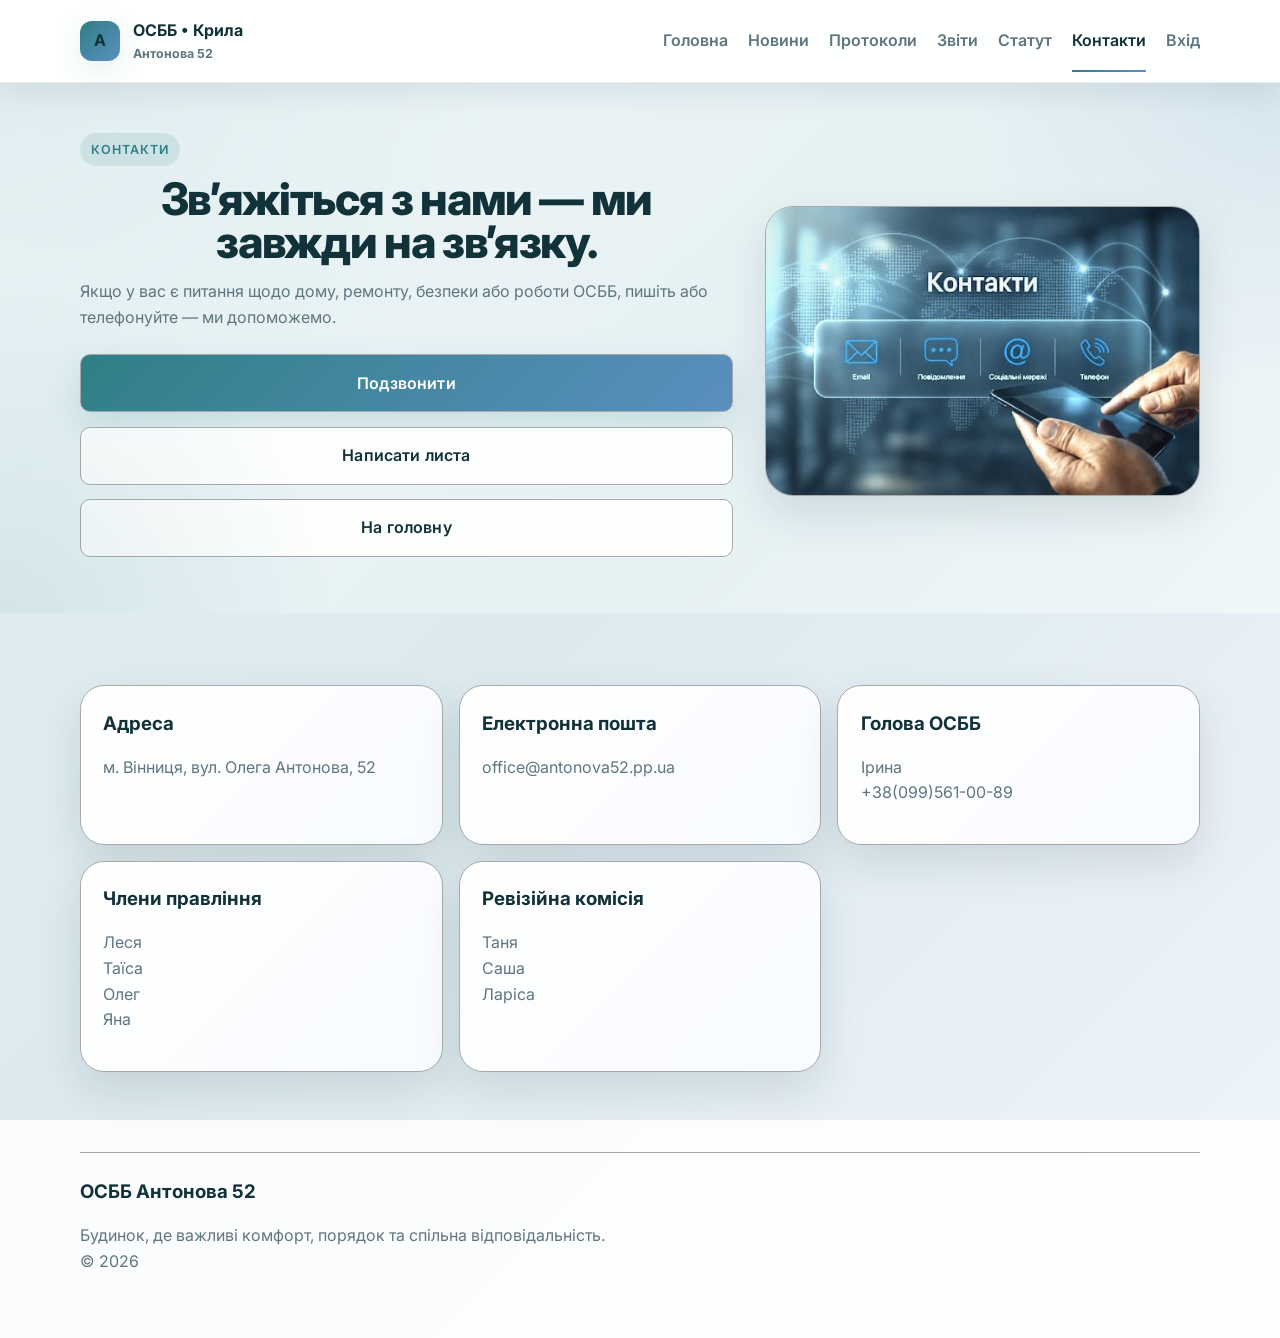
==== contacts.html @ 9ea2cb57 "refactoring" ====
<!DOCTYPE html>
<html lang="uk">
  <head>
    <meta charset="UTF-8" />
    <meta name="viewport" content="width=device-width, initial-scale=1.0" />
    <title>Контакти | ОСББ Антонова 52 "Крила"</title>
    <meta
      name="description"
      content="Зв’яжіться з ОСББ Антонова 52 для питань управління будинком, ремонту та спільної роботи."
    />
    <link rel="icon" type="image/png" sizes="32x32" href="assets/images/favicon.png">
    <link rel="apple-touch-icon" sizes="180x180" href="/apple-touch-icon.png">
    <link rel="preconnect" href="https://fonts.googleapis.com" />
    <link rel="preconnect" href="https://fonts.gstatic.com" crossorigin />
    <link
      href="https://fonts.googleapis.com/css2?family=Inter:wght@400;500;600;700;800&display=swap"
      rel="stylesheet"
    />
    <link rel="stylesheet" href="assets/css/styles.css?v=1.0.0" />
  </head>
  <body>
    <header class="site-header">
      <div class="container nav-wrap">
        <a class="brand" href="index.html">
          <span class="brand-mark">A</span>
          <span>
            <strong>ОСББ • Крила</strong>
            <small>Антонова 52</small>
          </span>
        </a>
        <button class="nav-toggle" aria-label="Відкрити меню" aria-expanded="false">
          <span></span><span></span><span></span>
        </button>
        <nav class="site-nav" aria-label="Головна навігація">
          <a href="index.html">Головна</a>
          <a href="index.html#updates">Новини</a>
          <div class="nav-dropdown">
            <button class="dropdown-toggle" aria-haspopup="true" aria-expanded="false" type="button">Протоколи</button>
            <div class="dropdown-menu" aria-label="Підменю протоколів">
              <a href="protocols-general.html">Протоколи загальних зборів</a>
              <a href="protocols-board.html">Протоколи правління ОСББ</a>
            </div>
          </div>
          <a href="reports.html">Звіти</a>
          <a href="statute.html">Статут</a>
          <a href="contacts.html" class="active">Контакти</a>
          <div id="authButton"><a onclick="showLoginModal()">Вхід</a></div>
        </nav>
      </div>
    </header>

    <main>
      <section class="hero">
        <div class="container hero-grid">
          <div class="hero-copy">
            <p class="eyebrow">Контакти</p>
            <h1>Зв’яжіться з нами — ми завжди на зв’язку.</h1>
            <p class="hero-text">
              Якщо у вас є питання щодо дому, ремонту, безпеки або роботи ОСББ, пишіть або телефонуйте — ми допоможемо.
            </p>
            <div class="hero-actions">
              <a class="btn btn-primary" href="tel:+380995610089">Подзвонити</a>
              <a class="btn btn-secondary" href="mailto:office@antonova52.pp.ua">Написати листа</a>
              <a class="btn btn-secondary" href="index.html">На головну</a>
            </div>            
          </div>
          <div class="hero-media">
            <img src="assets/images/contacts.jpg" alt="Команда ОСББ на консультації" />
          </div>
        </div>
      </section>

      <section class="section section-alt">
        <div class="container">
          <div class="cards-grid">
            <article class="card">
              <h3>Адреса</h3>
              <p>м. Вінниця, вул. Олега Антонова, 52</p>
            </article>
            <article class="card">
              <h3>Електронна пошта</h3>
              <p><a href="mailto:office@antonova52.pp.ua">office@antonova52.pp.ua</a></p>
            </article>            
            <article class="card">
              <h3>Голова ОСББ</h3>
              <p>Ірина<br /><a href="tel:+380995610089">+38(099)561-00-89</a></p>
            </article>
            <article class="card">
              <h3>Члени правління</h3>
              <p>Леся<br />Таїса<br />Олег<br />Яна</p>
            </article>
            <article class="card">
              <h3>Ревізійна комісія</h3>
              <p>Таня<br />Саша<br />Ларіса</p>
            </article>
          </div>
        </div>
      </section>
    </main>

    <div id="loginModalContainer"></div>

    <footer id="contact" class="site-footer">
      <div class="container footer-wrap">
        <div>
          <h3>ОСББ Антонова 52</h3>
          <p>Будинок, де важливі комфорт, порядок та спільна відповідальність.</p>
        </div>        
      </div>
    </footer>

    <script src="assets/js/auth.js?v=1.0.0"></script>
    <script src="assets/js/script.js?v=1.0.0"></script>
    <script>
      document.addEventListener("DOMContentLoaded", () => {
        initPublicPage();
      });
    </script>
  </body>
</html>
---- assets/css/styles.css ----
:root {
  --bg: #eef6f8;
  --surface: #fbfeff;
  --surface-strong: #f6fbfc;
  --surface-muted: #edf4f7;
  --text: #12323a;
  --muted: #5f7680;
  --accent: #2f7f86;
  --accent-2: #5b8fbf;
  --accent-soft: rgba(47, 127, 134, 0.08);
  --border: darkgrey;
  --shadow: 0 18px 44px rgba(15, 43, 53, 0.12);
}

* {
  box-sizing: border-box;
}

html {
  scroll-behavior: smooth;
  scroll-padding-top: 78px;
}

body {
  margin: 0;
  font-family: 'Inter', sans-serif;
  color: var(--text);
  background:
    radial-gradient(circle at top left, rgba(47, 127, 134, 0.08), transparent 28%),
    linear-gradient(135deg, #eef6f8 0%, #e6f1f4 45%, #f7fbfc 100%);
  line-height: 1.6;
}

img {
  max-width: 100%;
  display: block;
}

a {
  color: inherit;
  text-decoration: none;
}

.container {
  width: min(1120px, calc(100% - 2rem));
  margin: 0 auto;
}

.site-header {
  position: sticky;
  top: 0;
  z-index: 20;
  backdrop-filter: blur(18px);
  background: rgba(255, 255, 255, 0.96);
  border-bottom: 1px solid rgba(15, 43, 53, 0.08);
  box-shadow: 0 12px 28px rgba(15, 43, 53, 0.08);
}

.nav-wrap {
  display: flex;
  align-items: center;
  justify-content: space-between;
  padding: 1rem 0;
}

.brand {
  display: flex;
  align-items: center;
  gap: 0.8rem;
  font-weight: 700;
}

.brand-mark {
  display: grid;
  place-items: center;
  width: 2.5rem;
  height: 2.5rem;
  border-radius: 12px;
  background: linear-gradient(135deg, var(--accent), var(--accent-2));
  box-shadow: 0 8px 28px rgba(47, 127, 134, 0.12);
}

.brand small {
  display: block;
  color: var(--muted);
  font-size: 0.78rem;
}

.site-nav {
  display: flex;
  align-items: center;
  gap: 1.25rem;
  color: var(--muted);
}

.site-nav a,
.nav-dropdown {
  position: relative;
  padding: 0.75rem 0;
}

.site-nav a {
  color: var(--muted);
  font-weight: 600;
  transition: color 180ms ease, transform 180ms ease;
}

.nav-dropdown {
  display: inline-flex;
  flex-direction: column;
}

.dropdown-toggle {
  border: none;
  background: transparent;
  color: var(--muted);
  cursor: pointer;
  font: inherit;
  font-weight: 600;
  padding: 0;
  transition: color 180ms ease;
}

.dropdown-toggle:hover,
.dropdown-toggle:focus-visible {
  color: var(--text);
}

.dropdown-menu {
  position: absolute;
  top: 100%;
  left: 0;
  min-width: 220px;
  display: none;
  flex-direction: column;
  gap: 0.25rem;
  margin-top: 0.75rem;
  padding: 0.75rem;
  border-radius: 18px;
  background: rgba(255, 255, 255, 0.98);
  border: 1px solid var(--border);
  box-shadow: 0 20px 40px rgba(15, 43, 53, 0.08);
  z-index: 10;
}

.dropdown-menu a {
  display: block;
  color: var(--muted);
  font-weight: 500;
  padding: 0.45rem 0.1rem;
}

.dropdown-menu a:hover,
.dropdown-menu a:focus-visible {
  color: var(--text);
}

.nav-dropdown:hover .dropdown-menu,
.nav-dropdown:focus-within .dropdown-menu {
  display: flex;
}

.site-nav a::after {
  content: '';
  position: absolute;
  left: 0;
  right: 0;
  bottom: -0.4rem;
  height: 2px;
  background: transparent;
  transition: background-color 180ms ease, transform 180ms ease;
  transform: scaleX(0);
}

.site-nav a:hover,
.site-nav a:focus-visible {
  color: var(--text);
}

.site-nav a:hover::after,
.site-nav a.active::after {
  background: linear-gradient(135deg, var(--accent), var(--accent-2));
  transform: scaleX(1);
}

.site-nav a.active {
  color: var(--text);
}

.nav-toggle {
  display: none;
  flex-direction: column;
  gap: 0.25rem;
  background: transparent;
  border: 0;
  padding: 0.2rem;
}

.nav-toggle span {
  display: block;
  width: 24px;
  height: 2px;
  background: var(--text);
  border-radius: 999px;
}

.hero {
  padding: 5rem 0 3rem;
  position: relative;
}

.hero::before {
  content: '';
  position: absolute;
  inset: 0;
  pointer-events: none;
  background: radial-gradient(circle at top right, rgba(91, 143, 191, 0.12), transparent 22%),
    radial-gradient(circle at bottom left, rgba(47, 127, 134, 0.12), transparent 24%);
}

.hero-grid {
  display: grid;
  grid-template-columns: 1.2fr 0.8fr;
  gap: 2rem;
  align-items: center;
}

.eyebrow {
  display: inline-flex;
  margin-bottom: 0.75rem;
  padding: 0.4rem 0.7rem;
  border-radius: 999px;
  background: rgba(47, 127, 134, 0.12);
  color: var(--accent);
  font-size: 0.78rem;
  font-weight: 600;
  letter-spacing: 0.08em;
  text-transform: uppercase;
}

.hero h1,
.section h2 {
  margin: 0 0 1rem;
  font-size: clamp(2.35rem, 5vw, 4.2rem);
  line-height: 0.95;
  letter-spacing: -0.03em;
}

.hero h1 {
  max-width: 720px;
  font-weight: 800;
}

.hero h1 .name-highlight {
  display: inline-block;
  padding: 0.12em 0.25em;
  border-radius: 0.2em;
  color: var(--accent);
  background: linear-gradient(120deg, rgba(47, 127, 134, 0.14), rgba(91, 143, 191, 0.2));
}

.hero-text,
.section p,
.info-panel li,
.card p,
.news-item p,
.site-footer p {
  color: var(--muted);
}

.hero-actions {
  display: flex;
  flex-wrap: wrap;
  gap: 0.9rem;
  margin: 1.5rem 0;
}

.btn {
  display: inline-flex;
  align-items: center;
  justify-content: center;
  padding: 0.95rem 1.35rem;
  border: 1px solid var(--border);
  border-radius: 10px;
  font-weight: 600;
  letter-spacing: 0.01em;
  transition: transform 180ms ease, box-shadow 180ms ease, background-color 180ms ease, color 180ms ease;
}

.btn:hover {
  transform: translateY(-2px);
}

.btn-primary {
  background: linear-gradient(135deg, var(--accent), var(--accent-2));
  color: white;
  box-shadow: 0 14px 34px rgba(47, 127, 134, 0.18);
}

.btn-secondary {  
  background: rgba(255, 255, 255, 0.92);
  color: var(--text);
}

.btn-secondary:hover {
  background: white;
}

.hero-highlights {
  display: flex;
  flex-wrap: wrap;
  gap: 0.75rem;
  padding: 0;
  margin: 1rem 0 0;
  list-style: none;
}

.hero-highlights li {
  padding: 0.55rem 0.8rem;
  border-radius: 999px;
  background: rgba(47, 127, 134, 0.08);
  color: var(--text);
  font-size: 0.95rem;
}

.hero-card,
.info-panel,
.card,
.news-item {
  position: relative;
  padding: 1.4rem;
  border: 1px solid var(--border);
  border-radius: 24px;
  background: linear-gradient(135deg, #ffffff 0%, #f8fbff 100%);
  box-shadow: var(--shadow);
}

.hero-media {
  position: relative;
  overflow: hidden;
  border-radius: 28px;
  border: 1px solid var(--border);
  box-shadow: var(--shadow);
}

.hero-media::after {
  content: '';
  position: absolute;
  inset: 0;
  background: linear-gradient(180deg, rgba(0, 0, 0, 0.08), transparent 40%);
  pointer-events: none;
}

.hero-media img {
  display: block;
  width: 100%;
  height: 100%;
  min-height: 420px;
  object-fit: cover;
}

.hero-badge {
  position: absolute;
  left: 1rem;
  bottom: 1rem;
  display: inline-flex;
  flex-direction: column;
  padding: 0.9rem 1.1rem;
  border-radius: 18px;
  background: rgba(255, 255, 255, 0.96);
  box-shadow: 0 10px 24px rgba(15, 43, 53, 0.12);
}

.hero-badge strong {
  color: var(--accent);
  font-size: 1.1rem;
}

.hero-badge span {
  color: var(--muted);
  font-size: 0.9rem;
}

.section-heading {
  max-width: 760px;
  margin-bottom: 1rem;
}

.image-grid {
  display: grid;
  grid-template-columns: repeat(3, minmax(0, 1fr));
  gap: 1rem;
  margin-top: 1.5rem;
}

.image-card {
  overflow: hidden;
  border: 1px solid var(--border);
  border-radius: 24px;
  background: var(--surface);
  box-shadow: var(--shadow);
  transition: transform 220ms ease, box-shadow 220ms ease;
}

.image-card:hover {
  transform: translateY(-4px);
  box-shadow: 0 22px 44px rgba(15, 43, 53, 0.12);
}

.image-card img {
  display: block;
  width: 100%;
  height: 240px;
  object-fit: cover;
}

.image-card-body {
  padding: 1.1rem 1.1rem 1.25rem;
}

.image-card-body h3 {
  margin: 0 0 0.45rem;
}

.image-card-body p {
  margin: 0;
  color: var(--muted);
}

.hero-card ul,
.info-panel ul {
  margin: 0.7rem 0 0;
  padding-left: 1rem;
}

.stats {
  padding: 1rem 0 2rem;
}

.stats-grid {
  display: grid;
  grid-template-columns: repeat(3, 1fr);
  gap: 1rem;
}

.stats article {
  padding: 1.35rem;
  border-radius: 22px;
  background: rgba(255, 255, 255, 0.85);
  border: 1px solid var(--border);
  transition: transform 180ms ease, box-shadow 180ms ease;
}

.stats article:hover {
  transform: translateY(-2px);
  box-shadow: 0 16px 34px rgba(15, 43, 53, 0.1);
}

.stats strong {
  display: block;
  font-size: 1.55rem;
  color: var(--accent);
}

.section {
  padding: 4.5rem 0;
}

.section-alt {
  background: linear-gradient(135deg, rgba(47, 125, 134, 0.06), rgba(94, 114, 223, 0.05));
}

.section-grid {
  display: grid;
  grid-template-columns: 1.2fr 0.8fr;
  gap: 1.5rem;
}

.cards-grid,
.news-grid {
  display: grid;
  grid-template-columns: repeat(3, 1fr);
  gap: 1rem;
  margin-top: 1.5rem;
}

.card,
.news-item {
  transition: transform 180ms ease, box-shadow 180ms ease;
}

.card:hover,
.news-item:hover {
  transform: translateY(-2px);
  box-shadow: 0 16px 34px rgba(15, 43, 53, 0.08);
}

.card h3,
.news-item h3,
.site-footer h3 {
  margin-top: 0;
  margin-bottom: 0.6rem;
}

.site-footer {
  padding: 2rem 0 3rem;
}

.footer-wrap {
  display: flex;
  justify-content: space-between;
  align-items: center;
  gap: 1rem;
  padding-top: 1.5rem;
  border-top: 1px solid var(--border);
}

.site-footer {
  background: rgba(255, 255, 255, 0.82);
}

.site-footer p {
  max-width: 540px;
}

@media (max-width: 860px) {
  .hero-grid,
  .section-grid,
  .cards-grid,
  .news-grid,
  .stats-grid,
  .image-grid {
    grid-template-columns: 1fr;
  }

  .hero {
    padding-top: 3rem;
  }
}

@media (max-width: 720px) {
  .nav-wrap {
    padding: 0.8rem 0;
  }

  .nav-toggle {
    display: inline-flex;
  }

  .site-nav {
    position: absolute;
    top: 100%;
    right: 1rem;
    left: 1rem;
    flex-direction: column;
    align-items: flex-start;
    padding: 1rem;
    border: 1px solid var(--border);
    border-radius: 16px;
    background: rgba(255, 255, 255, 0.98);
    display: none;
  }

  .site-nav a {
    width: 100%;
  }

  .hero h1 {
    font-size: clamp(2rem, 8vw, 2.8rem);
  }

  .hero-actions {
    flex-direction: column;
    align-items: stretch;
  }

  .btn {
    width: 100%;
  }

  .hero-media img {
    min-height: 280px;
  }

  .hero-badge {
    left: 0.75rem;
    right: 0.75rem;
    bottom: 0.75rem;
  }

  .stats-grid {
    gap: 0.75rem;
  }

  .section {
    padding: 3rem 0;
  }

  .image-card img {
    height: 220px;
  }

  .footer-wrap {
    flex-direction: column;
    align-items: flex-start;
  }
}

.site-nav.open {
  display: flex;
}

.hero {
  padding: 2.4rem 0 2rem;
}

.hero h1 {
  font-size: clamp(2rem, 8vw, 2.8rem);
}

.hero-actions {
  flex-direction: column;
  align-items: stretch;
}

.btn {
  width: 100%;
}

.hero-media img {
  min-height: 280px;
}

.hero-badge {
  left: 0.75rem;
  right: 0.75rem;
  bottom: 0.75rem;
}

.stats-grid {
  gap: 0.75rem;
}

.section {
  padding: 3rem 0;
}

.image-card img {
  height: 220px;
}

.footer-wrap {
  flex-direction: column;
  align-items: flex-start;
}

details > summary::-webkit-details-marker {
    display: none;
}
details > summary {
    list-style: none;
    display: flex;
    align-items: center;
    cursor: pointer;
}

details.year {
    margin-bottom: 10px;
    border: 1px solid #ccc;
    border-radius: 6px;
    background-color: #f9f9f9;
}

details.year > summary {
    padding: 12px;
    font-size: 1.2em;
    font-weight: bold;
    background-color: #e9e9e9;
    border-radius: 5px;
}

details.year[open] > summary {
    border-bottom: 1px solid #ccc;
    border-radius: 5px 5px 0 0;
}


details.year > summary::before {
    content: "📁";
    margin-right: 10px;
    font-size: 1.1em;
}

details.year[open] > summary::before {
    content: "📂";
}

.year-content {
    padding: 15px;
}


details.month {
    margin-bottom: 8px;
    border-left: 3px solid #0076ff;
    background-color: #ffffff;
}

details.month > summary {
    padding: 8px 12px;
    font-weight: 600;
    background-color: #f0f4f8;
}


details.month > summary::before {
    content: "📁";
    margin-right: 8px;
    font-size: 1em;
}
details.month[open] > summary::before {
    content: "📂";
}

.month-content {
    padding: 10px 15px;
    border: 1px solid #e0e0e0;
    border-top: none;
    background-color: #fafafa;
}


h1,h2{text-align:center}
table{width:100%;border-collapse:collapse}
th,td{padding:10px;border-bottom:1px solid #e5e7eb}
th{background:#1f4e79;color:#fff}
td:last-child,th:last-child{text-align:right;white-space:nowrap;font-variant-numeric:tabular-nums}
.section.income td{background:#dff5e3;font-weight:700;color:#166534}
.section.expense td{background:#fde2e2;font-weight:700;color:#991b1b}
.total td{font-weight:700;background:#eef2ff;border-top:2px solid #4f46e5}
tr:hover td{background:#f8fafc}

.auth-locked {
  filter: blur(8px);
  pointer-events: none;
  user-select: none;
}

/* overlay завжди зверху */
.auth-overlay {
  position: fixed;
  inset: 0;
  background: rgba(0,0,0,0.6);
  z-index: 9998;
}

/* модалка ВИЩЕ за overlay */
#loginModal {
  position: fixed;
  inset: 0;
  z-index: 9999;
  display: flex;
  align-items: center;
  justify-content: center;
}

/* важливо: не даємо body ламати scroll */
body.auth-active {
  overflow: hidden;
}

.auth-backdrop {
  position: fixed;
  inset: 0;
  background: rgba(0,0,0,0.6);
  display: flex;
  align-items: center;
  justify-content: center;
  z-index: 9999;
}

.auth-card {
  width: 320px;
  background: white;
  padding: 24px;
  border-radius: 14px;
  box-shadow: 0 20px 60px rgba(0,0,0,0.3);
  font-family: Inter, sans-serif;
}

.auth-card h2 {
  margin: 0 0 6px;
  letter-spacing: 1px;
}

.auth-card p {
  font-size: 18px;
  color: #666;
  margin-bottom: 20px;
}

.auth-card input {
  width: 100%;
  padding: 10px;
  margin-top: 8px;
  border: 1px solid #ddd;
  border-radius: 8px;
  font-size: 18px;
  letter-spacing: 1px;
}

.auth-card button {
  width: 100%;
  margin-top: 12px;
  padding: 10px;
  border: none;
  border-radius: 8px;
  background: var(--accent);
  color: white;
  cursor: pointer;
  font-size: 18px;
  letter-spacing: 1px;
}

.auth-card button:hover {
  background: #27696f;
}

#cancelBtn {
  background: #7e7e7e;
}

#cancelBtn:hover {
  background: #5c5c5c;
}

#authMessage {
  margin-top: 10px;
  font-size: 18px;
  color: #ff0000;
}
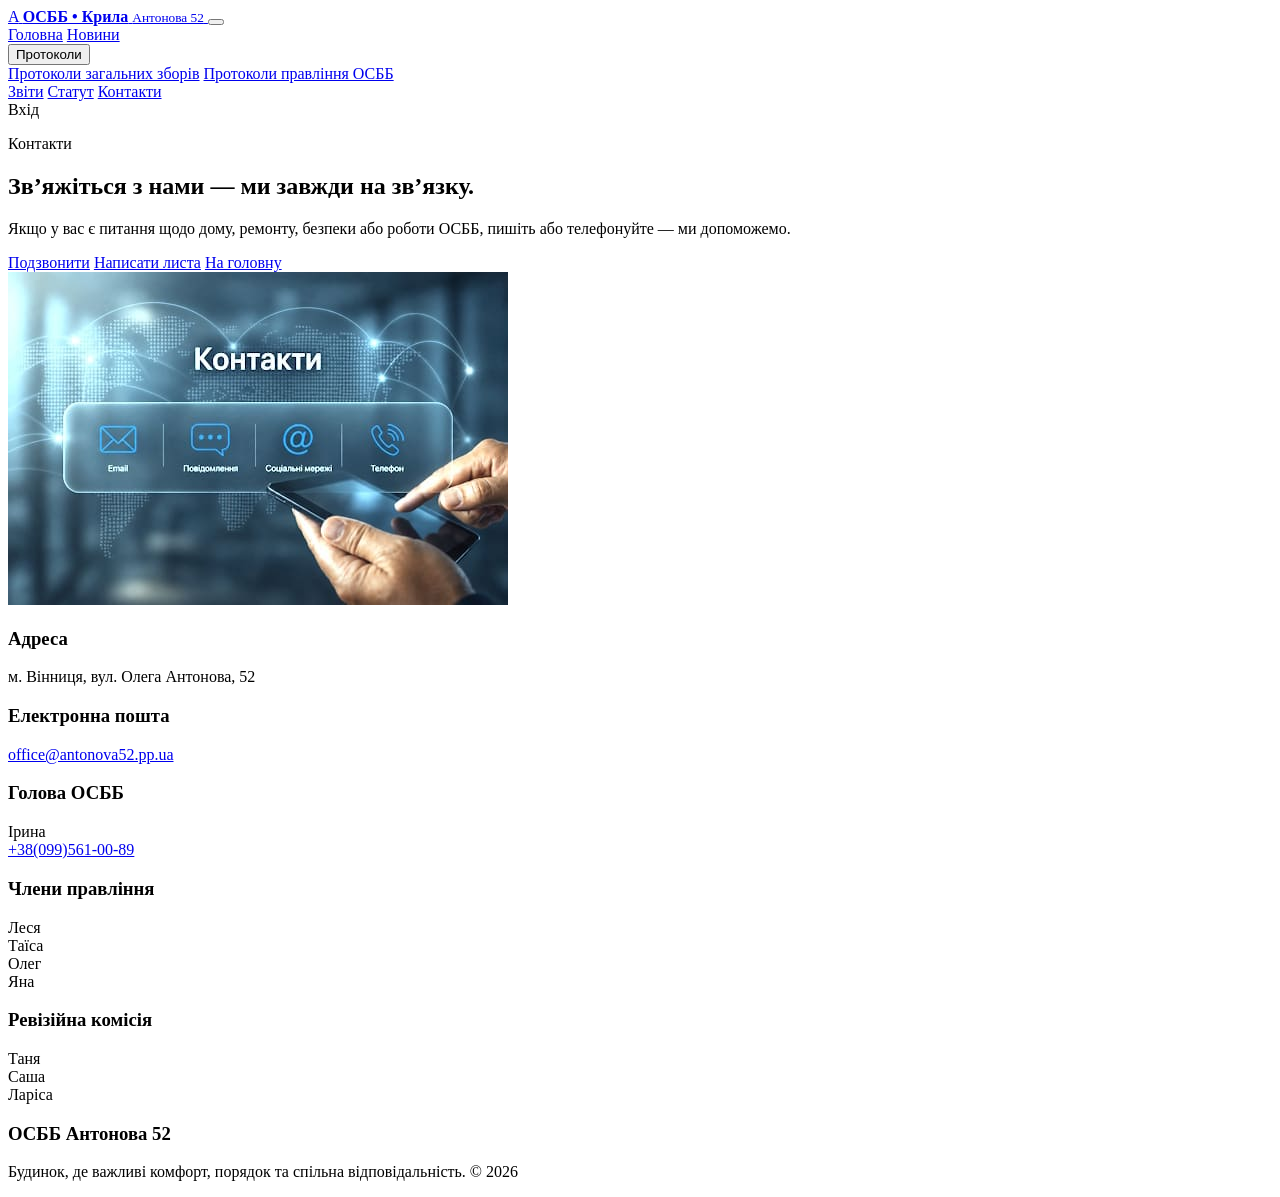
==== commit c1ab1e33: "minor changes" ====
--- a/contacts.html
+++ b/contacts.html
@@ -16,7 +16,7 @@
       href="https://fonts.googleapis.com/css2?family=Inter:wght@400;500;600;700;800&display=swap"
       rel="stylesheet"
     />
-    <link rel="stylesheet" href="assets/css/styles.css?v=1.0.0" />
+    <link rel="stylesheet" href="aassets/css/styles.css?v=1.0.1" />
   </head>
   <body>
     <header class="site-header">
@@ -109,7 +109,7 @@
       </div>
     </footer>
 
-    <script src="assets/js/auth.js?v=1.0.0"></script>
+    <script src="assets/js/auth.js?v=1.0.1"></script>
     <script src="assets/js/script.js?v=1.0.0"></script>
     <script>
       document.addEventListener("DOMContentLoaded", () => {
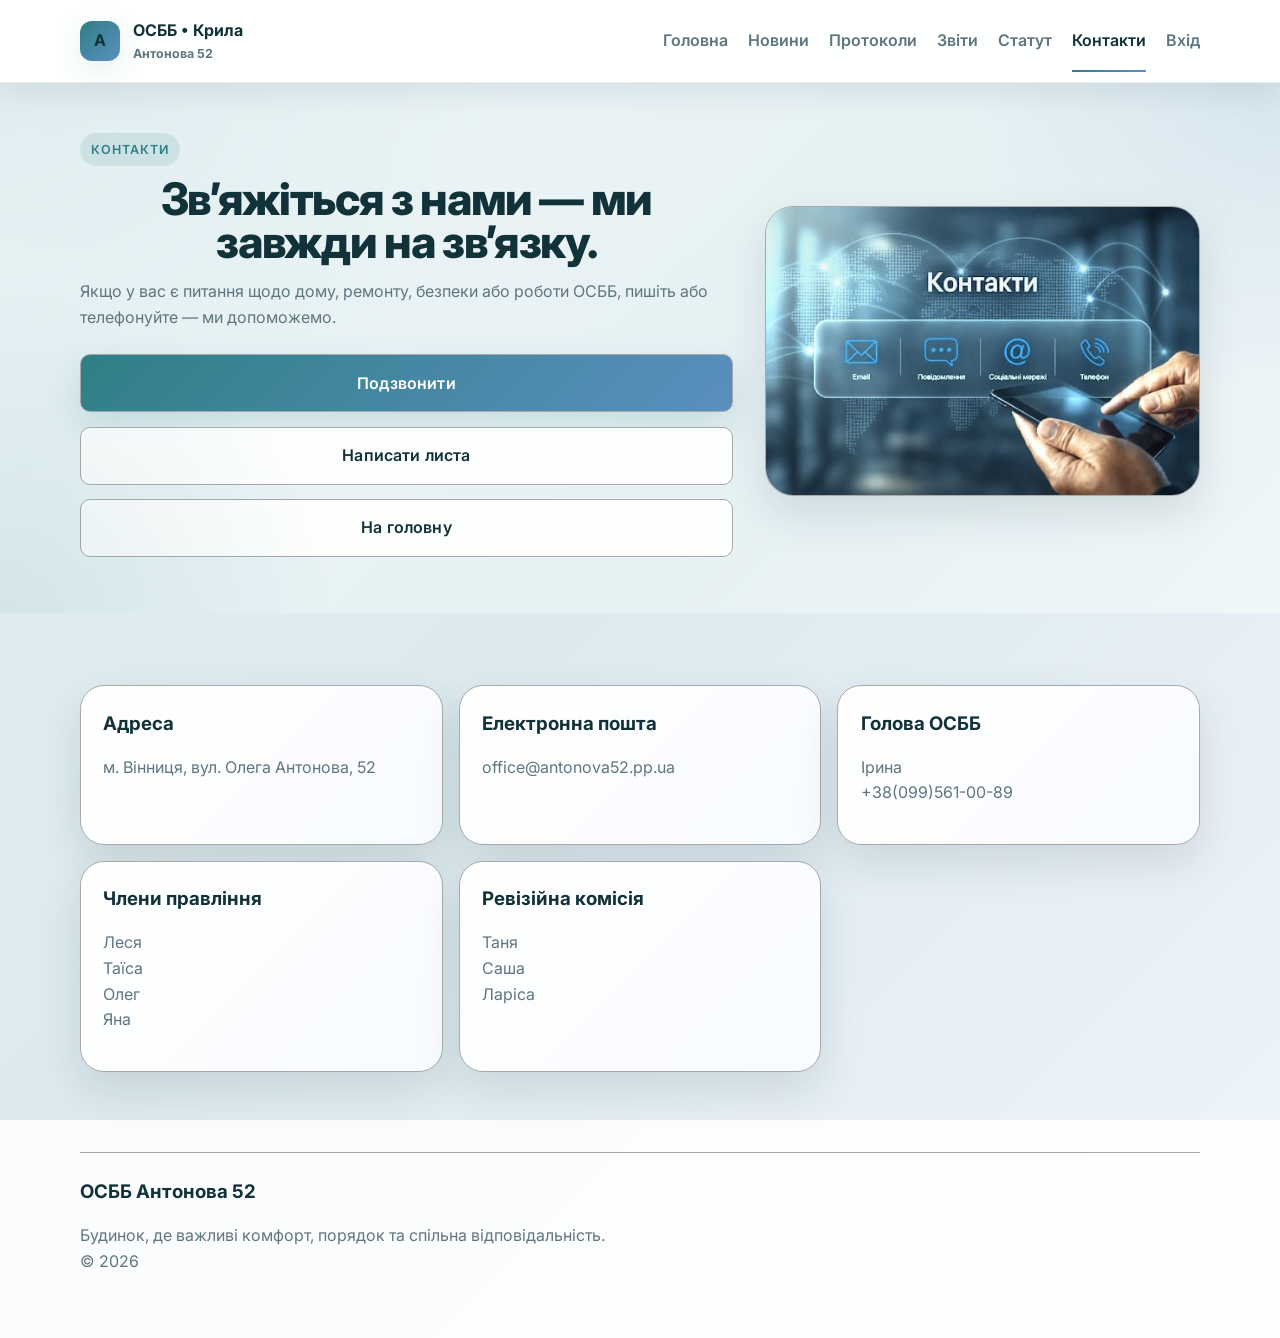
==== commit 1c4b0f96: "fixed path to css" ====
--- a/contacts.html
+++ b/contacts.html
@@ -16,7 +16,7 @@
       href="https://fonts.googleapis.com/css2?family=Inter:wght@400;500;600;700;800&display=swap"
       rel="stylesheet"
     />
-    <link rel="stylesheet" href="aassets/css/styles.css?v=1.0.1" />
+    <link rel="stylesheet" href="assets/css/styles.css?v=1.0.1" />
   </head>
   <body>
     <header class="site-header">
--- a/assets/css/styles.css
+++ b/assets/css/styles.css
@@ -0,0 +1,842 @@
+:root {
+  --bg: #eef6f8;
+  --surface: #fbfeff;
+  --surface-strong: #f6fbfc;
+  --surface-muted: #edf4f7;
+  --text: #12323a;
+  --muted: #5f7680;
+  --accent: #2f7f86;
+  --accent-2: #5b8fbf;
+  --accent-soft: rgba(47, 127, 134, 0.08);
+  --border: darkgrey;
+  --shadow: 0 18px 44px rgba(15, 43, 53, 0.12);
+}
+
+* {
+  box-sizing: border-box;
+}
+
+html {
+  scroll-behavior: smooth;
+  scroll-padding-top: 78px;
+}
+
+body {
+  margin: 0;
+  font-family: 'Inter', sans-serif;
+  color: var(--text);
+  background:
+    radial-gradient(circle at top left, rgba(47, 127, 134, 0.08), transparent 28%),
+    linear-gradient(135deg, #eef6f8 0%, #e6f1f4 45%, #f7fbfc 100%);
+  line-height: 1.6;
+}
+
+img {
+  max-width: 100%;
+  display: block;
+}
+
+a {
+  color: inherit;
+  text-decoration: none;
+}
+
+.container {
+  width: min(1120px, calc(100% - 2rem));
+  margin: 0 auto;
+}
+
+.site-header {
+  position: sticky;
+  top: 0;
+  z-index: 20;
+  backdrop-filter: blur(18px);
+  background: rgba(255, 255, 255, 0.96);
+  border-bottom: 1px solid rgba(15, 43, 53, 0.08);
+  box-shadow: 0 12px 28px rgba(15, 43, 53, 0.08);
+}
+
+.nav-wrap {
+  display: flex;
+  align-items: center;
+  justify-content: space-between;
+  padding: 1rem 0;
+}
+
+.brand {
+  display: flex;
+  align-items: center;
+  gap: 0.8rem;
+  font-weight: 700;
+}
+
+.brand-mark {
+  display: grid;
+  place-items: center;
+  width: 2.5rem;
+  height: 2.5rem;
+  border-radius: 12px;
+  background: linear-gradient(135deg, var(--accent), var(--accent-2));
+  box-shadow: 0 8px 28px rgba(47, 127, 134, 0.12);
+}
+
+.brand small {
+  display: block;
+  color: var(--muted);
+  font-size: 0.78rem;
+}
+
+.site-nav {
+  display: flex;
+  align-items: center;
+  gap: 1.25rem;
+  color: var(--muted);
+}
+
+.site-nav a,
+.nav-dropdown {
+  position: relative;
+  padding: 0.75rem 0;
+}
+
+.site-nav a {
+  color: var(--muted);
+  font-weight: 600;
+  transition: color 180ms ease, transform 180ms ease;
+}
+
+.nav-dropdown {
+  display: inline-flex;
+  flex-direction: column;
+}
+
+.dropdown-toggle {
+  border: none;
+  background: transparent;
+  color: var(--muted);
+  cursor: pointer;
+  font: inherit;
+  font-weight: 600;
+  padding: 0;
+  transition: color 180ms ease;
+}
+
+.dropdown-toggle:hover,
+.dropdown-toggle:focus-visible {
+  color: var(--text);
+}
+
+.dropdown-menu {
+  position: absolute;
+  top: 100%;
+  left: 0;
+  min-width: 220px;
+  display: none;
+  flex-direction: column;
+  gap: 0.25rem;
+  margin-top: 0.75rem;
+  padding: 0.75rem;
+  border-radius: 18px;
+  background: rgba(255, 255, 255, 0.98);
+  border: 1px solid var(--border);
+  box-shadow: 0 20px 40px rgba(15, 43, 53, 0.08);
+  z-index: 10;
+}
+
+.dropdown-menu a {
+  display: block;
+  color: var(--muted);
+  font-weight: 500;
+  padding: 0.45rem 0.1rem;
+}
+
+.dropdown-menu a:hover,
+.dropdown-menu a:focus-visible {
+  color: var(--text);
+}
+
+.nav-dropdown:hover .dropdown-menu,
+.nav-dropdown:focus-within .dropdown-menu {
+  display: flex;
+}
+
+.site-nav a::after {
+  content: '';
+  position: absolute;
+  left: 0;
+  right: 0;
+  bottom: -0.4rem;
+  height: 2px;
+  background: transparent;
+  transition: background-color 180ms ease, transform 180ms ease;
+  transform: scaleX(0);
+}
+
+.site-nav a:hover,
+.site-nav a:focus-visible {
+  color: var(--text);
+}
+
+.site-nav a:hover::after,
+.site-nav a.active::after {
+  background: linear-gradient(135deg, var(--accent), var(--accent-2));
+  transform: scaleX(1);
+}
+
+.site-nav a.active {
+  color: var(--text);
+}
+
+.nav-toggle {
+  display: none;
+  flex-direction: column;
+  gap: 0.25rem;
+  background: transparent;
+  border: 0;
+  padding: 0.2rem;
+}
+
+.nav-toggle span {
+  display: block;
+  width: 24px;
+  height: 2px;
+  background: var(--text);
+  border-radius: 999px;
+}
+
+.hero {
+  padding: 5rem 0 3rem;
+  position: relative;
+}
+
+.hero::before {
+  content: '';
+  position: absolute;
+  inset: 0;
+  pointer-events: none;
+  background: radial-gradient(circle at top right, rgba(91, 143, 191, 0.12), transparent 22%),
+    radial-gradient(circle at bottom left, rgba(47, 127, 134, 0.12), transparent 24%);
+}
+
+.hero-grid {
+  display: grid;
+  grid-template-columns: 1.2fr 0.8fr;
+  gap: 2rem;
+  align-items: center;
+}
+
+.eyebrow {
+  display: inline-flex;
+  margin-bottom: 0.75rem;
+  padding: 0.4rem 0.7rem;
+  border-radius: 999px;
+  background: rgba(47, 127, 134, 0.12);
+  color: var(--accent);
+  font-size: 0.78rem;
+  font-weight: 600;
+  letter-spacing: 0.08em;
+  text-transform: uppercase;
+}
+
+.hero h1,
+.section h2 {
+  margin: 0 0 1rem;
+  font-size: clamp(2.35rem, 5vw, 4.2rem);
+  line-height: 0.95;
+  letter-spacing: -0.03em;
+}
+
+.hero h1 {
+  max-width: 720px;
+  font-weight: 800;
+}
+
+.hero h1 .name-highlight {
+  display: inline-block;
+  padding: 0.12em 0.25em;
+  border-radius: 0.2em;
+  color: var(--accent);
+  background: linear-gradient(120deg, rgba(47, 127, 134, 0.14), rgba(91, 143, 191, 0.2));
+}
+
+.hero-text,
+.section p,
+.info-panel li,
+.card p,
+.news-item p,
+.site-footer p {
+  color: var(--muted);
+}
+
+.hero-actions {
+  display: flex;
+  flex-wrap: wrap;
+  gap: 0.9rem;
+  margin: 1.5rem 0;
+}
+
+.btn {
+  display: inline-flex;
+  align-items: center;
+  justify-content: center;
+  padding: 0.95rem 1.35rem;
+  border: 1px solid var(--border);
+  border-radius: 10px;
+  font-weight: 600;
+  letter-spacing: 0.01em;
+  transition: transform 180ms ease, box-shadow 180ms ease, background-color 180ms ease, color 180ms ease;
+}
+
+.btn:hover {
+  transform: translateY(-2px);
+}
+
+.btn-primary {
+  background: linear-gradient(135deg, var(--accent), var(--accent-2));
+  color: white;
+  box-shadow: 0 14px 34px rgba(47, 127, 134, 0.18);
+}
+
+.btn-secondary {  
+  background: rgba(255, 255, 255, 0.92);
+  color: var(--text);
+}
+
+.btn-secondary:hover {
+  background: white;
+}
+
+.hero-highlights {
+  display: flex;
+  flex-wrap: wrap;
+  gap: 0.75rem;
+  padding: 0;
+  margin: 1rem 0 0;
+  list-style: none;
+}
+
+.hero-highlights li {
+  padding: 0.55rem 0.8rem;
+  border-radius: 999px;
+  background: rgba(47, 127, 134, 0.08);
+  color: var(--text);
+  font-size: 0.95rem;
+}
+
+.hero-card,
+.info-panel,
+.card,
+.news-item {
+  position: relative;
+  padding: 1.4rem;
+  border: 1px solid var(--border);
+  border-radius: 24px;
+  background: linear-gradient(135deg, #ffffff 0%, #f8fbff 100%);
+  box-shadow: var(--shadow);
+}
+
+.hero-media {
+  position: relative;
+  overflow: hidden;
+  border-radius: 28px;
+  border: 1px solid var(--border);
+  box-shadow: var(--shadow);
+}
+
+.hero-media::after {
+  content: '';
+  position: absolute;
+  inset: 0;
+  background: linear-gradient(180deg, rgba(0, 0, 0, 0.08), transparent 40%);
+  pointer-events: none;
+}
+
+.hero-media img {
+  display: block;
+  width: 100%;
+  height: 100%;
+  min-height: 420px;
+  object-fit: cover;
+}
+
+.hero-badge {
+  position: absolute;
+  left: 1rem;
+  bottom: 1rem;
+  display: inline-flex;
+  flex-direction: column;
+  padding: 0.9rem 1.1rem;
+  border-radius: 18px;
+  background: rgba(255, 255, 255, 0.96);
+  box-shadow: 0 10px 24px rgba(15, 43, 53, 0.12);
+}
+
+.hero-badge strong {
+  color: var(--accent);
+  font-size: 1.1rem;
+}
+
+.hero-badge span {
+  color: var(--muted);
+  font-size: 0.9rem;
+}
+
+.section-heading {
+  max-width: 760px;
+  margin-bottom: 1rem;
+}
+
+.image-grid {
+  display: grid;
+  grid-template-columns: repeat(3, minmax(0, 1fr));
+  gap: 1rem;
+  margin-top: 1.5rem;
+}
+
+.image-card {
+  overflow: hidden;
+  border: 1px solid var(--border);
+  border-radius: 24px;
+  background: var(--surface);
+  box-shadow: var(--shadow);
+  transition: transform 220ms ease, box-shadow 220ms ease;
+}
+
+.image-card:hover {
+  transform: translateY(-4px);
+  box-shadow: 0 22px 44px rgba(15, 43, 53, 0.12);
+}
+
+.image-card img {
+  display: block;
+  width: 100%;
+  height: 240px;
+  object-fit: cover;
+}
+
+.image-card-body {
+  padding: 1.1rem 1.1rem 1.25rem;
+}
+
+.image-card-body h3 {
+  margin: 0 0 0.45rem;
+}
+
+.image-card-body p {
+  margin: 0;
+  color: var(--muted);
+}
+
+.hero-card ul,
+.info-panel ul {
+  margin: 0.7rem 0 0;
+  padding-left: 1rem;
+}
+
+.stats {
+  padding: 1rem 0 2rem;
+}
+
+.stats-grid {
+  display: grid;
+  grid-template-columns: repeat(3, 1fr);
+  gap: 1rem;
+}
+
+.stats article {
+  padding: 1.35rem;
+  border-radius: 22px;
+  background: rgba(255, 255, 255, 0.85);
+  border: 1px solid var(--border);
+  transition: transform 180ms ease, box-shadow 180ms ease;
+}
+
+.stats article:hover {
+  transform: translateY(-2px);
+  box-shadow: 0 16px 34px rgba(15, 43, 53, 0.1);
+}
+
+.stats strong {
+  display: block;
+  font-size: 1.55rem;
+  color: var(--accent);
+}
+
+.section {
+  padding: 4.5rem 0;
+}
+
+.section-alt {
+  background: linear-gradient(135deg, rgba(47, 125, 134, 0.06), rgba(94, 114, 223, 0.05));
+}
+
+.section-grid {
+  display: grid;
+  grid-template-columns: 1.2fr 0.8fr;
+  gap: 1.5rem;
+}
+
+.cards-grid,
+.news-grid {
+  display: grid;
+  grid-template-columns: repeat(3, 1fr);
+  gap: 1rem;
+  margin-top: 1.5rem;
+}
+
+.card,
+.news-item {
+  transition: transform 180ms ease, box-shadow 180ms ease;
+}
+
+.card:hover,
+.news-item:hover {
+  transform: translateY(-2px);
+  box-shadow: 0 16px 34px rgba(15, 43, 53, 0.08);
+}
+
+.card h3,
+.news-item h3,
+.site-footer h3 {
+  margin-top: 0;
+  margin-bottom: 0.6rem;
+}
+
+.site-footer {
+  padding: 2rem 0 3rem;
+}
+
+.footer-wrap {
+  display: flex;
+  justify-content: space-between;
+  align-items: center;
+  gap: 1rem;
+  padding-top: 1.5rem;
+  border-top: 1px solid var(--border);
+}
+
+.site-footer {
+  background: rgba(255, 255, 255, 0.82);
+}
+
+.site-footer p {
+  max-width: 540px;
+}
+
+@media (max-width: 860px) {
+  .hero-grid,
+  .section-grid,
+  .cards-grid,
+  .news-grid,
+  .stats-grid,
+  .image-grid {
+    grid-template-columns: 1fr;
+  }
+
+  .hero {
+    padding-top: 3rem;
+  }
+}
+
+@media (max-width: 720px) {
+  .nav-wrap {
+    padding: 0.8rem 0;
+  }
+
+  .nav-toggle {
+    display: inline-flex;
+  }
+
+  .site-nav {
+    position: absolute;
+    top: 100%;
+    right: 1rem;
+    left: 1rem;
+    flex-direction: column;
+    align-items: flex-start;
+    padding: 1rem;
+    border: 1px solid var(--border);
+    border-radius: 16px;
+    background: rgba(255, 255, 255, 0.98);
+    display: none;
+  }
+
+  .site-nav a {
+    width: 100%;
+  }
+
+  .hero h1 {
+    font-size: clamp(2rem, 8vw, 2.8rem);
+  }
+
+  .hero-actions {
+    flex-direction: column;
+    align-items: stretch;
+  }
+
+  .btn {
+    width: 100%;
+  }
+
+  .hero-media img {
+    min-height: 280px;
+  }
+
+  .hero-badge {
+    left: 0.75rem;
+    right: 0.75rem;
+    bottom: 0.75rem;
+  }
+
+  .stats-grid {
+    gap: 0.75rem;
+  }
+
+  .section {
+    padding: 3rem 0;
+  }
+
+  .image-card img {
+    height: 220px;
+  }
+
+  .footer-wrap {
+    flex-direction: column;
+    align-items: flex-start;
+  }
+}
+
+.site-nav.open {
+  display: flex;
+}
+
+.hero {
+  padding: 2.4rem 0 2rem;
+}
+
+.hero h1 {
+  font-size: clamp(2rem, 8vw, 2.8rem);
+}
+
+.hero-actions {
+  flex-direction: column;
+  align-items: stretch;
+}
+
+.btn {
+  width: 100%;
+}
+
+.hero-media img {
+  min-height: 280px;
+}
+
+.hero-badge {
+  left: 0.75rem;
+  right: 0.75rem;
+  bottom: 0.75rem;
+}
+
+.stats-grid {
+  gap: 0.75rem;
+}
+
+.section {
+  padding: 3rem 0;
+}
+
+.image-card img {
+  height: 220px;
+}
+
+.footer-wrap {
+  flex-direction: column;
+  align-items: flex-start;
+}
+
+details > summary::-webkit-details-marker {
+    display: none;
+}
+details > summary {
+    list-style: none;
+    display: flex;
+    align-items: center;
+    cursor: pointer;
+}
+
+details.year {
+    margin-bottom: 10px;
+    border: 1px solid #ccc;
+    border-radius: 6px;
+    background-color: #f9f9f9;
+}
+
+details.year > summary {
+    padding: 12px;
+    font-size: 1.2em;
+    font-weight: bold;
+    background-color: #e9e9e9;
+    border-radius: 5px;
+}
+
+details.year[open] > summary {
+    border-bottom: 1px solid #ccc;
+    border-radius: 5px 5px 0 0;
+}
+
+
+details.year > summary::before {
+    content: "📁";
+    margin-right: 10px;
+    font-size: 1.1em;
+}
+
+details.year[open] > summary::before {
+    content: "📂";
+}
+
+.year-content {
+    padding: 15px;
+}
+
+
+details.month {
+    margin-bottom: 8px;
+    border-left: 3px solid #0076ff;
+    background-color: #ffffff;
+}
+
+details.month > summary {
+    padding: 8px 12px;
+    font-weight: 600;
+    background-color: #f0f4f8;
+}
+
+
+details.month > summary::before {
+    content: "📁";
+    margin-right: 8px;
+    font-size: 1em;
+}
+details.month[open] > summary::before {
+    content: "📂";
+}
+
+.month-content {
+    padding: 10px 15px;
+    border: 1px solid #e0e0e0;
+    border-top: none;
+    background-color: #fafafa;
+}
+
+
+h1,h2{text-align:center}
+table{width:100%;border-collapse:collapse}
+th,td{padding:10px;border-bottom:1px solid #e5e7eb}
+th{background:#1f4e79;color:#fff}
+td:last-child,th:last-child{text-align:right;white-space:nowrap;font-variant-numeric:tabular-nums}
+.section.income td{background:#dff5e3;font-weight:700;color:#166534}
+.section.expense td{background:#fde2e2;font-weight:700;color:#991b1b}
+.total td{font-weight:700;background:#eef2ff;border-top:2px solid #4f46e5}
+tr:hover td{background:#f8fafc}
+
+.auth-locked {
+  filter: blur(8px);
+  pointer-events: none;
+  user-select: none;
+}
+
+/* overlay завжди зверху */
+.auth-overlay {
+  position: fixed;
+  inset: 0;
+  background: rgba(0,0,0,0.6);
+  z-index: 9998;
+  display: none;
+}
+
+/* модалка ВИЩЕ за overlay */
+#loginModal {
+  position: fixed;
+  inset: 0;
+  z-index: 9999;
+  display: flex;
+  align-items: center;
+  justify-content: center;
+}
+
+/* важливо: не даємо body ламати scroll */
+body.auth-active {
+  overflow: hidden;
+}
+
+.auth-backdrop {
+  position: fixed;
+  inset: 0;
+  background: rgba(0,0,0,0.6);
+  display: flex;
+  align-items: center;
+  justify-content: center;
+  z-index: 9999;
+}
+
+.auth-card {
+  width: 320px;
+  background: white;
+  padding: 24px;
+  border-radius: 14px;
+  box-shadow: 0 20px 60px rgba(0,0,0,0.3);
+  font-family: Inter, sans-serif;
+}
+
+.auth-card h2 {
+  margin: 0 0 6px;
+  letter-spacing: 1px;
+}
+
+.auth-card p {
+  font-size: 18px;
+  color: #666;
+  margin-bottom: 20px;
+}
+
+.auth-card input {
+  width: 100%;
+  padding: 10px;
+  margin-top: 8px;
+  border: 1px solid #ddd;
+  border-radius: 8px;
+  font-size: 18px;
+  letter-spacing: 1px;
+}
+
+.auth-card button {
+  width: 100%;
+  margin-top: 12px;
+  padding: 10px;
+  border: none;
+  border-radius: 8px;
+  background: var(--accent);
+  color: white;
+  cursor: pointer;
+  font-size: 18px;
+  letter-spacing: 1px;
+}
+
+.auth-card button:hover {
+  background: #27696f;
+}
+
+#cancelBtn {
+  background: #7e7e7e;
+}
+
+#cancelBtn:hover {
+  background: #5c5c5c;
+}
+
+#authMessage {
+  margin-top: 10px;
+  font-size: 18px;
+  color: #ff0000;
+}
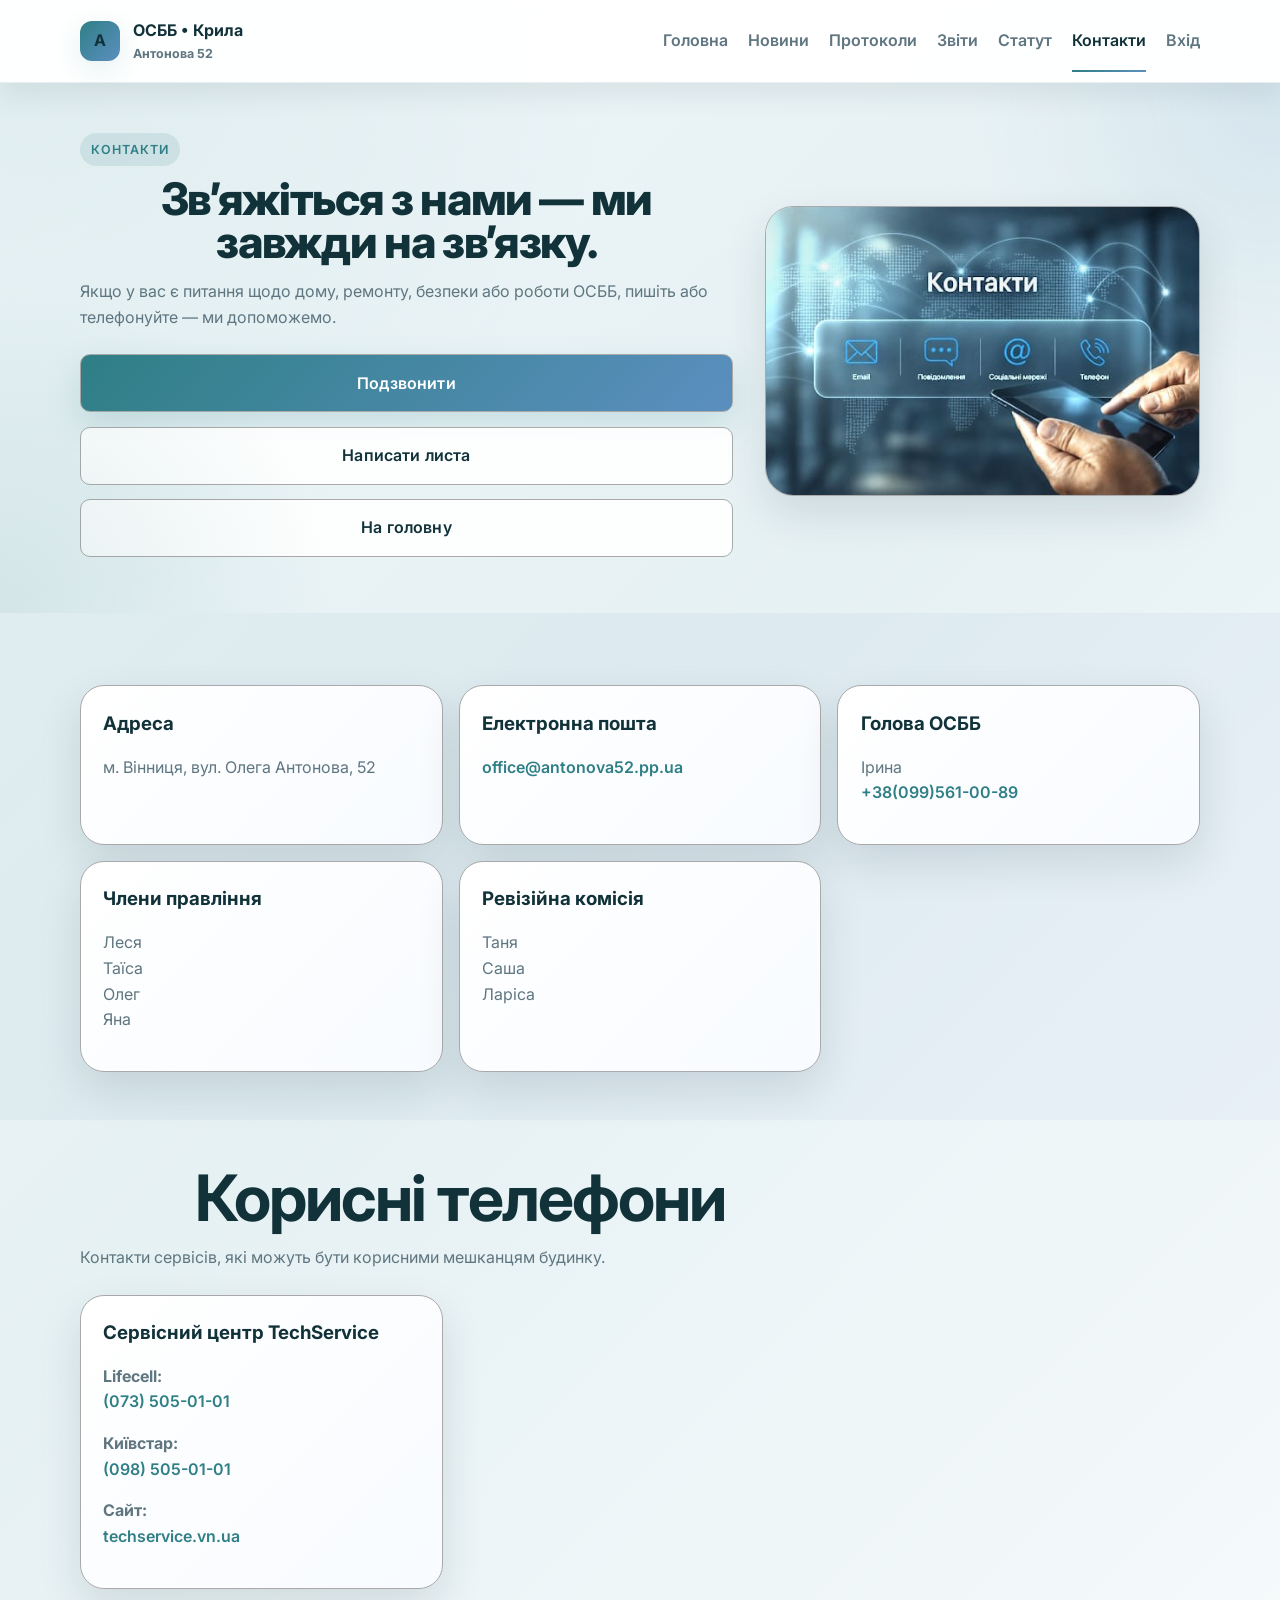
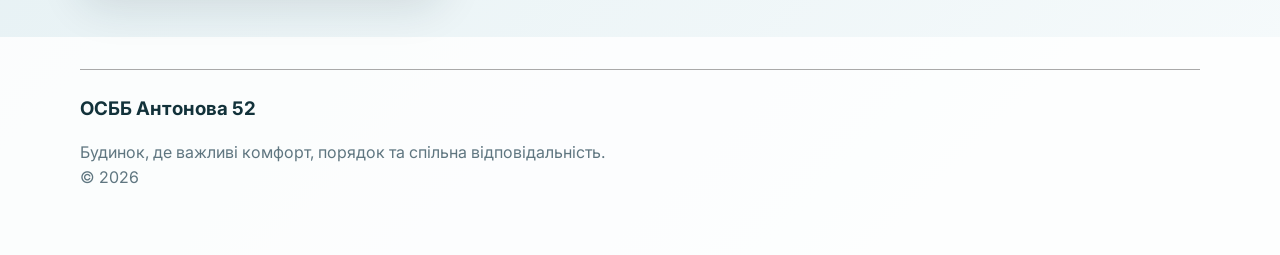
==== commit c1beb0b9: "added useful phones section to contacts page" ====
--- a/contacts.html
+++ b/contacts.html
@@ -16,7 +16,7 @@
       href="https://fonts.googleapis.com/css2?family=Inter:wght@400;500;600;700;800&display=swap"
       rel="stylesheet"
     />
-    <link rel="stylesheet" href="assets/css/styles.css?v=1.0.1" />
+    <link rel="stylesheet" href="assets/css/styles.css?v=1.0.2" />
   </head>
   <body>
     <header class="site-header">
@@ -96,6 +96,38 @@
           </div>
         </div>
       </section>
+
+      <section class="section">
+        <div class="container">
+          <div class="section-heading">
+            <h2>Корисні телефони</h2>
+            <p>Контакти сервісів, які можуть бути корисними мешканцям будинку.</p>
+          </div>
+
+          <div class="cards-grid">
+            <article class="card">
+              <h3>Сервісний центр TechService</h3>
+
+              <p>
+                <strong>Lifecell:</strong><br>
+                <a href="tel:+380735050101">(073) 505-01-01</a>
+              </p>
+
+              <p>
+                <strong>Київстар:</strong><br>
+                <a href="tel:+380985050101">(098) 505-01-01</a>
+              </p>
+
+              <p>
+                <strong>Сайт:</strong><br>
+                <a href="https://techservice.vn.ua/" target="_blank" rel="noopener">
+                  techservice.vn.ua
+                </a>
+              </p>
+            </article>
+          </div>
+        </div>
+      </section>
     </main>
 
     <div id="loginModalContainer"></div>
--- a/assets/css/styles.css
+++ b/assets/css/styles.css
@@ -839,4 +839,13 @@
   margin-top: 10px;
   font-size: 18px;
   color: #ff0000;
+}
+
+.card a {
+  color: var(--accent);
+  font-weight: 600;
+}
+
+.card a:hover {
+  text-decoration: underline;
 }
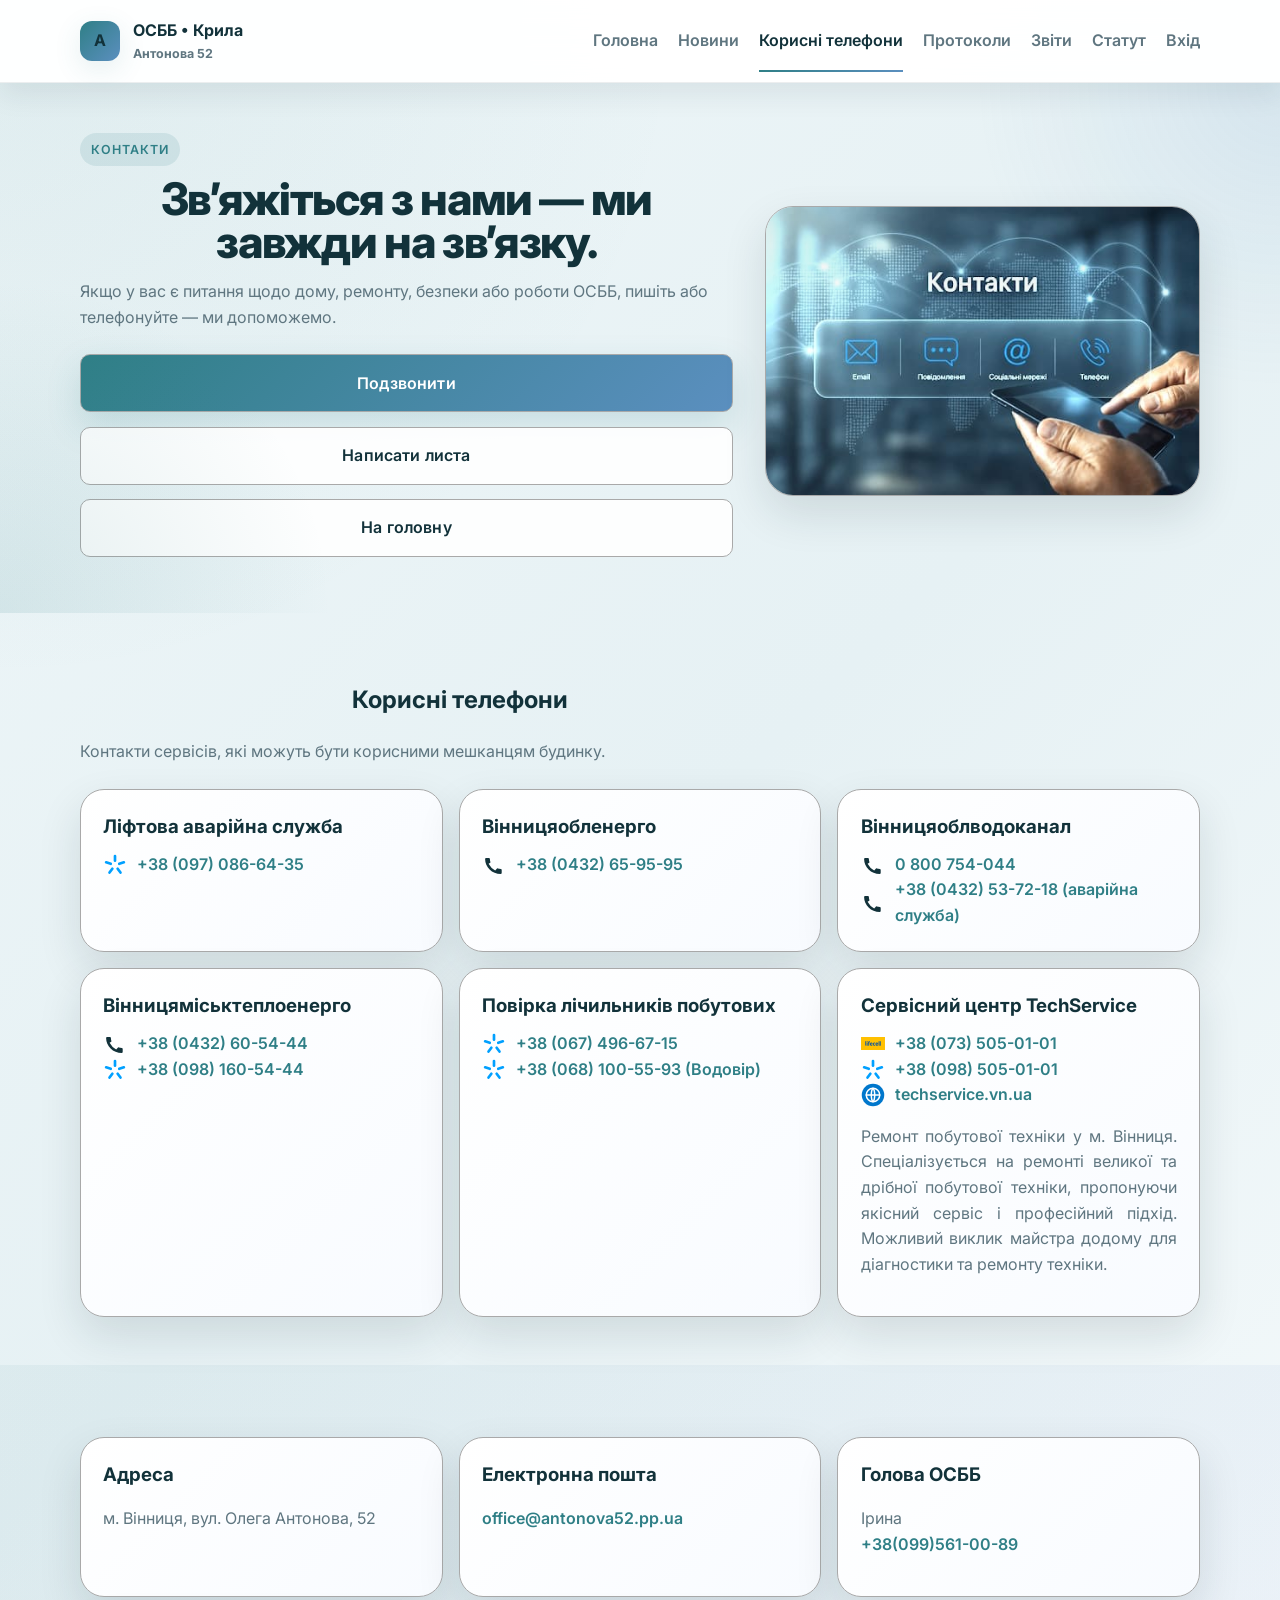
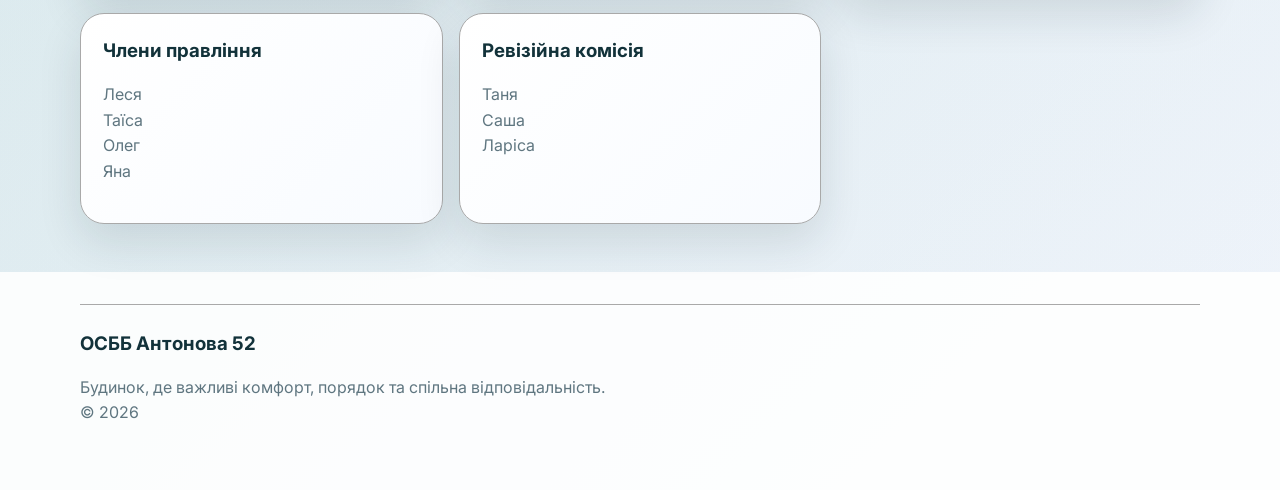
==== commit 4fb422e1: "added useful phones" ====
--- a/contacts.html
+++ b/contacts.html
@@ -3,7 +3,7 @@
   <head>
     <meta charset="UTF-8" />
     <meta name="viewport" content="width=device-width, initial-scale=1.0" />
-    <title>Контакти | ОСББ Антонова 52 "Крила"</title>
+    <title>Корисні телефони | ОСББ Антонова 52 "Крила"</title>
     <meta
       name="description"
       content="Зв’яжіться з ОСББ Антонова 52 для питань управління будинком, ремонту та спільної роботи."
@@ -16,7 +16,7 @@
       href="https://fonts.googleapis.com/css2?family=Inter:wght@400;500;600;700;800&display=swap"
       rel="stylesheet"
     />
-    <link rel="stylesheet" href="assets/css/styles.css?v=1.0.2" />
+    <link rel="stylesheet" href="assets/css/styles.css?v=1.0.3" />
   </head>
   <body>
     <header class="site-header">
@@ -34,6 +34,7 @@
         <nav class="site-nav" aria-label="Головна навігація">
           <a href="index.html">Головна</a>
           <a href="index.html#updates">Новини</a>
+          <a href="contacts.html" class="active">Корисні телефони</a>
           <div class="nav-dropdown">
             <button class="dropdown-toggle" aria-haspopup="true" aria-expanded="false" type="button">Протоколи</button>
             <div class="dropdown-menu" aria-label="Підменю протоколів">
@@ -42,8 +43,7 @@
             </div>
           </div>
           <a href="reports.html">Звіти</a>
-          <a href="statute.html">Статут</a>
-          <a href="contacts.html" class="active">Контакти</a>
+          <a href="statute.html">Статут</a>          
           <div id="authButton"><a onclick="showLoginModal()">Вхід</a></div>
         </nav>
       </div>
@@ -70,6 +70,110 @@
         </div>
       </section>
 
+      <section class="section">
+        <div class="container">
+          <div class="section-heading">
+            <h1>Корисні телефони</h1>
+            <p>Контакти сервісів, які можуть бути корисними мешканцям будинку.</p>
+          </div>
+
+          <div class="cards-grid">
+            <article class="card">
+              <h3>Ліфтова аварійна служба</h3>              
+
+              <div class="contact-item">
+                <img src="assets/images/kyivstar.svg" alt="Київстар">
+                <a href="tel:+380970866435">+38 (097) 086-64-35</a>
+              </div>
+            </article>
+
+            <article class="card">
+              <h3>Вінницяобленерго</h3>              
+
+              <div class="contact-item">
+                <svg xmlns="http://www.w3.org/2000/svg" viewBox="0 0 24 24"
+                  fill="currentColor">
+                    <path d="M6.6 10.8a15 15 0 006.6 6.6l1.8-1.8c.2-.2.5-.3.8-.2 1 .3 2 .5 3 .5.5 0 .9.4.9.9V20c0 .5-.4.9-.9.9C10 20.9 3.1 14 3.1 5.9c0-.5.4-.9.9-.9H7c.5 0 .9.4.9.9 0 1 .2 2 .5 3 .1.3 0 .6-.2.8l-1.6 1.1z"/>
+                </svg>
+                <a href="tel:+380432659595">+38 (0432) 65-95-95</a>
+              </div>
+            </article>
+
+            <article class="card">
+              <h3>Вінницяоблводоканал</h3>
+
+              <div class="contact-item">
+                <svg xmlns="http://www.w3.org/2000/svg" viewBox="0 0 24 24"
+                  fill="currentColor">
+                    <path d="M6.6 10.8a15 15 0 006.6 6.6l1.8-1.8c.2-.2.5-.3.8-.2 1 .3 2 .5 3 .5.5 0 .9.4.9.9V20c0 .5-.4.9-.9.9C10 20.9 3.1 14 3.1 5.9c0-.5.4-.9.9-.9H7c.5 0 .9.4.9.9 0 1 .2 2 .5 3 .1.3 0 .6-.2.8l-1.6 1.1z"/>
+                </svg>
+                <a href="tel:0800754044">0 800 754-044</a>
+              </div>
+
+              <div class="contact-item">
+                <svg xmlns="http://www.w3.org/2000/svg" viewBox="0 0 24 24"
+                  fill="currentColor">
+                    <path d="M6.6 10.8a15 15 0 006.6 6.6l1.8-1.8c.2-.2.5-.3.8-.2 1 .3 2 .5 3 .5.5 0 .9.4.9.9V20c0 .5-.4.9-.9.9C10 20.9 3.1 14 3.1 5.9c0-.5.4-.9.9-.9H7c.5 0 .9.4.9.9 0 1 .2 2 .5 3 .1.3 0 .6-.2.8l-1.6 1.1z"/>
+                </svg>
+                <a href="tel:+380432537218">+38 (0432) 53-72-18 (аварійна служба)</a>
+              </div>
+            </article>
+
+            <article class="card">
+              <h3>Вінницяміськтеплоенерго</h3>
+
+              <div class="contact-item">
+                <svg xmlns="http://www.w3.org/2000/svg" viewBox="0 0 24 24"
+                  fill="currentColor">
+                    <path d="M6.6 10.8a15 15 0 006.6 6.6l1.8-1.8c.2-.2.5-.3.8-.2 1 .3 2 .5 3 .5.5 0 .9.4.9.9V20c0 .5-.4.9-.9.9C10 20.9 3.1 14 3.1 5.9c0-.5.4-.9.9-.9H7c.5 0 .9.4.9.9 0 1 .2 2 .5 3 .1.3 0 .6-.2.8l-1.6 1.1z"/>
+                </svg>
+                <a href="tel:+380432605444">+38 (0432) 60-54-44</a>
+              </div>
+              <div class="contact-item">
+                <img src="assets/images/kyivstar.svg" alt="Київстар">
+                <a href="tel:+380981605444">+38 (098) 160-54-44</a>
+              </div>
+            </article>
+
+            <article class="card">
+              <h3>Повірка лічильників побутових</h3>
+
+              <div class="contact-item">
+                <img src="assets/images/kyivstar.svg" alt="Київстар">
+                <a href="tel:+380674966715">+38 (067) 496-67-15</a>
+              </div>
+              <div class="contact-item">
+                <img src="assets/images/kyivstar.svg" alt="Київстар">
+                <a href="tel:+380681005593">+38 (068) 100-55-93 (Водовір)</a>
+              </div>
+            </article>
+
+            <article class="card">
+              <h3>Сервісний центр TechService</h3>
+                            
+              <div class="contact-item">
+                <img class="operator-icon lifecell" src="assets/images/lifecell.svg" alt="lifecell">
+                <a href="tel:+380735050101">+38 (073) 505-01-01</a>
+              </div>
+
+              <div class="contact-item">
+                <img src="assets/images/kyivstar.svg" alt="Київстар">
+                <a href="tel:+380985050101">+38 (098) 505-01-01</a>
+              </div>
+
+              <div class="contact-item">
+                <img src="assets/images/web.svg" alt="Київстар">
+                <a href="https://techservice.vn.ua/" target="_blank" rel="noopener">techservice.vn.ua</a>
+              </div>
+
+              <p class="description">
+                Ремонт побутової техніки у м. Вінниця. Спеціалізується на ремонті великої та дрібної побутової техніки, пропонуючи якісний сервіс і професійний підхід. Можливий виклик майстра додому для діагностики та ремонту техніки.
+              </p>
+            </article>
+          </div>
+        </div>
+      </section>
+
       <section class="section section-alt">
         <div class="container">
           <div class="cards-grid">
@@ -95,39 +199,7 @@
             </article>
           </div>
         </div>
-      </section>
-
-      <section class="section">
-        <div class="container">
-          <div class="section-heading">
-            <h2>Корисні телефони</h2>
-            <p>Контакти сервісів, які можуть бути корисними мешканцям будинку.</p>
-          </div>
-
-          <div class="cards-grid">
-            <article class="card">
-              <h3>Сервісний центр TechService</h3>
-
-              <p>
-                <strong>Lifecell:</strong><br>
-                <a href="tel:+380735050101">(073) 505-01-01</a>
-              </p>
-
-              <p>
-                <strong>Київстар:</strong><br>
-                <a href="tel:+380985050101">(098) 505-01-01</a>
-              </p>
-
-              <p>
-                <strong>Сайт:</strong><br>
-                <a href="https://techservice.vn.ua/" target="_blank" rel="noopener">
-                  techservice.vn.ua
-                </a>
-              </p>
-            </article>
-          </div>
-        </div>
-      </section>
+      </section>      
     </main>
 
     <div id="loginModalContainer"></div>
--- a/assets/css/styles.css
+++ b/assets/css/styles.css
@@ -848,4 +848,28 @@
 
 .card a:hover {
   text-decoration: underline;
+}
+
+.contact-item {
+    display: flex;
+    align-items: center;
+    gap: 10px;
+}
+
+.contact-item img {
+    width: 24px;
+    height: 24px;
+    object-fit: contain;
+    flex-shrink: 0;
+}
+
+.contact-item svg {
+    width: 24px;
+    height: 24px;
+    object-fit: contain;
+    flex-shrink: 0;
+}
+
+.description {
+    text-align: justify;
 }
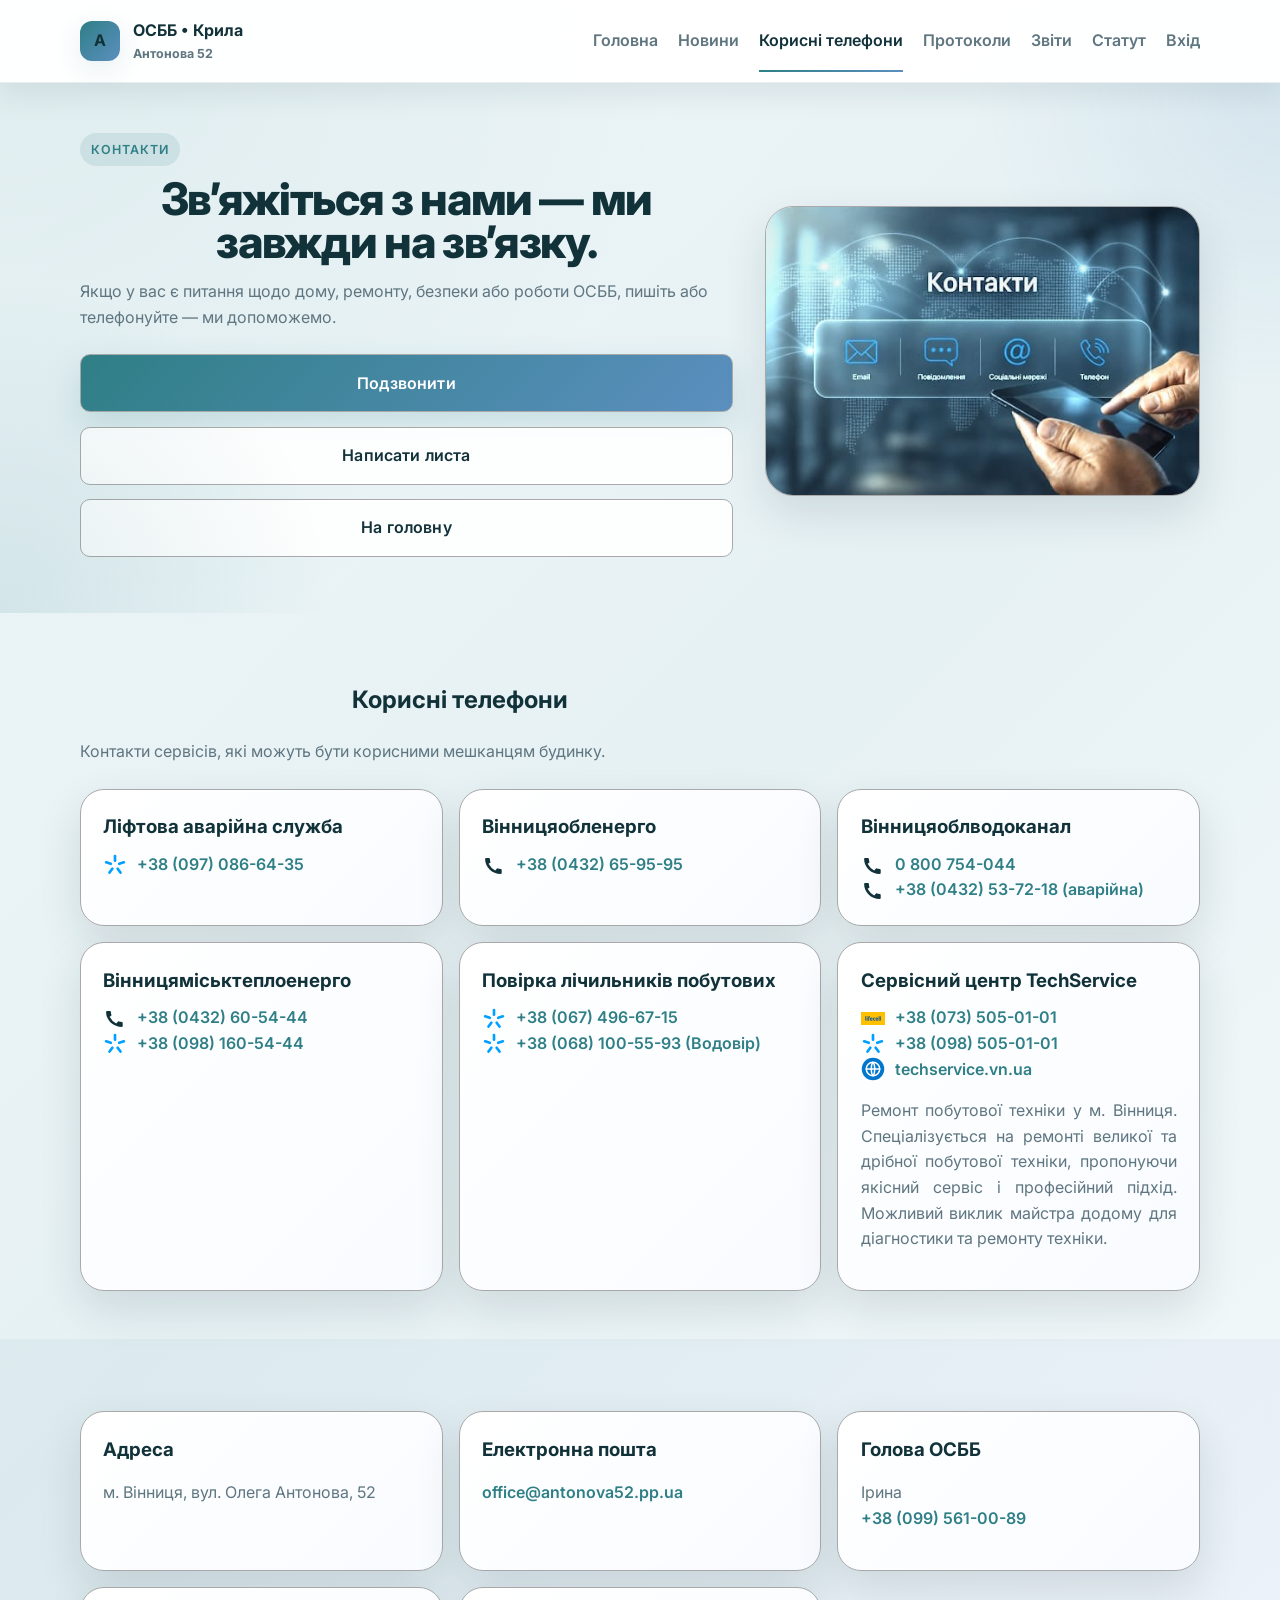
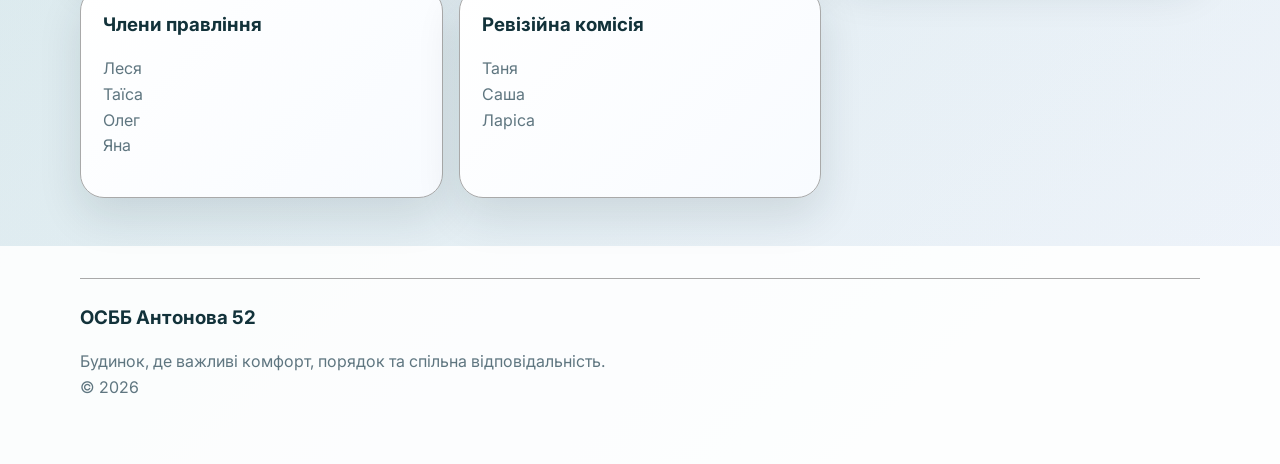
==== commit c97d5cfa: "minor updates" ====
--- a/contacts.html
+++ b/contacts.html
@@ -16,7 +16,7 @@
       href="https://fonts.googleapis.com/css2?family=Inter:wght@400;500;600;700;800&display=swap"
       rel="stylesheet"
     />
-    <link rel="stylesheet" href="assets/css/styles.css?v=1.0.3" />
+    <link rel="stylesheet" href="assets/css/styles.css?v=1.0.4" />
   </head>
   <body>
     <header class="site-header">
@@ -115,7 +115,7 @@
                   fill="currentColor">
                     <path d="M6.6 10.8a15 15 0 006.6 6.6l1.8-1.8c.2-.2.5-.3.8-.2 1 .3 2 .5 3 .5.5 0 .9.4.9.9V20c0 .5-.4.9-.9.9C10 20.9 3.1 14 3.1 5.9c0-.5.4-.9.9-.9H7c.5 0 .9.4.9.9 0 1 .2 2 .5 3 .1.3 0 .6-.2.8l-1.6 1.1z"/>
                 </svg>
-                <a href="tel:+380432537218">+38 (0432) 53-72-18 (аварійна служба)</a>
+                <a href="tel:+380432537218">+38 (0432) 53-72-18 (аварійна)</a>
               </div>
             </article>
 
@@ -187,7 +187,7 @@
             </article>            
             <article class="card">
               <h3>Голова ОСББ</h3>
-              <p>Ірина<br /><a href="tel:+380995610089">+38(099)561-00-89</a></p>
+              <p>Ірина<br /><a href="tel:+380995610089">+38 (099) 561-00-89</a></p>
             </article>
             <article class="card">
               <h3>Члени правління</h3>
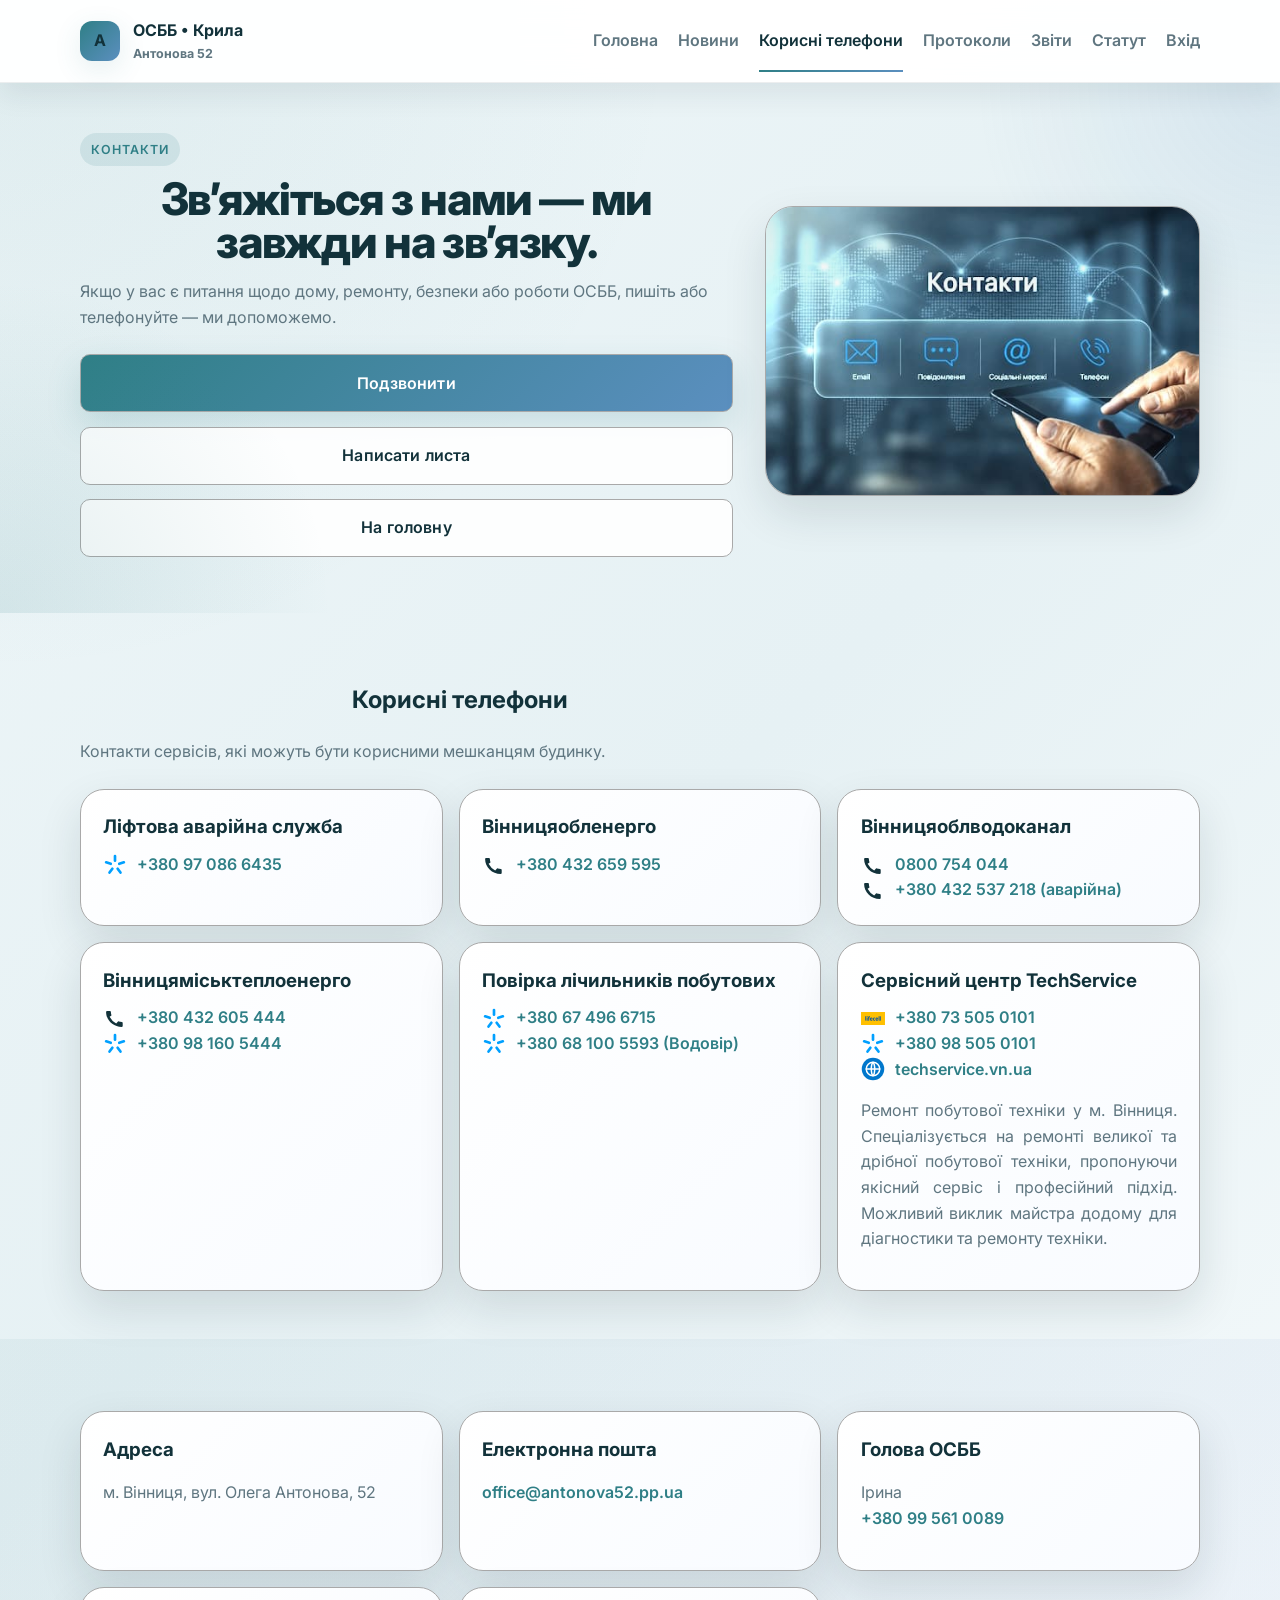
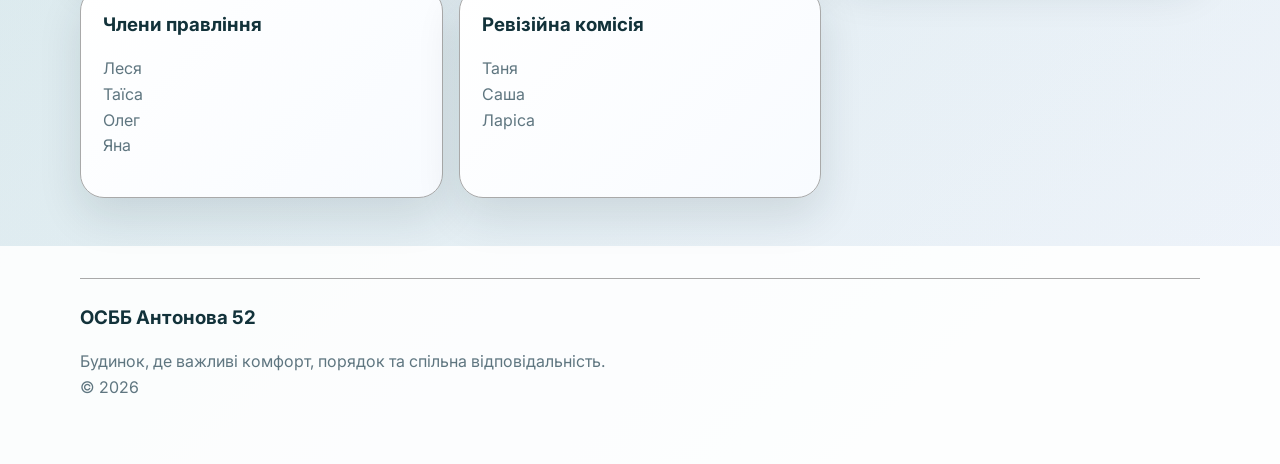
==== commit 43967c02: "minor changes" ====
--- a/contacts.html
+++ b/contacts.html
@@ -83,7 +83,7 @@
 
               <div class="contact-item">
                 <img src="assets/images/kyivstar.svg" alt="Київстар">
-                <a href="tel:+380970866435">+38 (097) 086-64-35</a>
+                <a href="tel:+380970866435">+380 97 086 6435</a>
               </div>
             </article>
 
@@ -95,7 +95,7 @@
                   fill="currentColor">
                     <path d="M6.6 10.8a15 15 0 006.6 6.6l1.8-1.8c.2-.2.5-.3.8-.2 1 .3 2 .5 3 .5.5 0 .9.4.9.9V20c0 .5-.4.9-.9.9C10 20.9 3.1 14 3.1 5.9c0-.5.4-.9.9-.9H7c.5 0 .9.4.9.9 0 1 .2 2 .5 3 .1.3 0 .6-.2.8l-1.6 1.1z"/>
                 </svg>
-                <a href="tel:+380432659595">+38 (0432) 65-95-95</a>
+                <a href="tel:+380432659595">+380 432 659 595</a>
               </div>
             </article>
 
@@ -107,15 +107,15 @@
                   fill="currentColor">
                     <path d="M6.6 10.8a15 15 0 006.6 6.6l1.8-1.8c.2-.2.5-.3.8-.2 1 .3 2 .5 3 .5.5 0 .9.4.9.9V20c0 .5-.4.9-.9.9C10 20.9 3.1 14 3.1 5.9c0-.5.4-.9.9-.9H7c.5 0 .9.4.9.9 0 1 .2 2 .5 3 .1.3 0 .6-.2.8l-1.6 1.1z"/>
                 </svg>
-                <a href="tel:0800754044">0 800 754-044</a>
-              </div>
-
-              <div class="contact-item">
-                <svg xmlns="http://www.w3.org/2000/svg" viewBox="0 0 24 24"
-                  fill="currentColor">
-                    <path d="M6.6 10.8a15 15 0 006.6 6.6l1.8-1.8c.2-.2.5-.3.8-.2 1 .3 2 .5 3 .5.5 0 .9.4.9.9V20c0 .5-.4.9-.9.9C10 20.9 3.1 14 3.1 5.9c0-.5.4-.9.9-.9H7c.5 0 .9.4.9.9 0 1 .2 2 .5 3 .1.3 0 .6-.2.8l-1.6 1.1z"/>
-                </svg>
-                <a href="tel:+380432537218">+38 (0432) 53-72-18 (аварійна)</a>
+                <a href="tel:0800754044">0800 754 044</a>
+              </div>
+
+              <div class="contact-item">
+                <svg xmlns="http://www.w3.org/2000/svg" viewBox="0 0 24 24"
+                  fill="currentColor">
+                    <path d="M6.6 10.8a15 15 0 006.6 6.6l1.8-1.8c.2-.2.5-.3.8-.2 1 .3 2 .5 3 .5.5 0 .9.4.9.9V20c0 .5-.4.9-.9.9C10 20.9 3.1 14 3.1 5.9c0-.5.4-.9.9-.9H7c.5 0 .9.4.9.9 0 1 .2 2 .5 3 .1.3 0 .6-.2.8l-1.6 1.1z"/>
+                </svg>
+                <a href="tel:+380432537218">+380 432 537 218 (аварійна)</a>
               </div>
             </article>
 
@@ -127,11 +127,11 @@
                   fill="currentColor">
                     <path d="M6.6 10.8a15 15 0 006.6 6.6l1.8-1.8c.2-.2.5-.3.8-.2 1 .3 2 .5 3 .5.5 0 .9.4.9.9V20c0 .5-.4.9-.9.9C10 20.9 3.1 14 3.1 5.9c0-.5.4-.9.9-.9H7c.5 0 .9.4.9.9 0 1 .2 2 .5 3 .1.3 0 .6-.2.8l-1.6 1.1z"/>
                 </svg>
-                <a href="tel:+380432605444">+38 (0432) 60-54-44</a>
-              </div>
-              <div class="contact-item">
-                <img src="assets/images/kyivstar.svg" alt="Київстар">
-                <a href="tel:+380981605444">+38 (098) 160-54-44</a>
+                <a href="tel:+380432605444">+380 432 605 444</a>
+              </div>
+              <div class="contact-item">
+                <img src="assets/images/kyivstar.svg" alt="Київстар">
+                <a href="tel:+380981605444">+380 98 160 5444</a>
               </div>
             </article>
 
@@ -140,11 +140,11 @@
 
               <div class="contact-item">
                 <img src="assets/images/kyivstar.svg" alt="Київстар">
-                <a href="tel:+380674966715">+38 (067) 496-67-15</a>
-              </div>
-              <div class="contact-item">
-                <img src="assets/images/kyivstar.svg" alt="Київстар">
-                <a href="tel:+380681005593">+38 (068) 100-55-93 (Водовір)</a>
+                <a href="tel:+380674966715">+380 67 496 6715</a>
+              </div>
+              <div class="contact-item">
+                <img src="assets/images/kyivstar.svg" alt="Київстар">
+                <a href="tel:+380681005593">+380 68 100 5593 (Водовір)</a>
               </div>
             </article>
 
@@ -153,12 +153,12 @@
                             
               <div class="contact-item">
                 <img class="operator-icon lifecell" src="assets/images/lifecell.svg" alt="lifecell">
-                <a href="tel:+380735050101">+38 (073) 505-01-01</a>
-              </div>
-
-              <div class="contact-item">
-                <img src="assets/images/kyivstar.svg" alt="Київстар">
-                <a href="tel:+380985050101">+38 (098) 505-01-01</a>
+                <a href="tel:+380735050101">+380 73 505 0101</a>
+              </div>
+
+              <div class="contact-item">
+                <img src="assets/images/kyivstar.svg" alt="Київстар">
+                <a href="tel:+380985050101">+380 98 505 0101</a>
               </div>
 
               <div class="contact-item">
@@ -187,7 +187,7 @@
             </article>            
             <article class="card">
               <h3>Голова ОСББ</h3>
-              <p>Ірина<br /><a href="tel:+380995610089">+38 (099) 561-00-89</a></p>
+              <p>Ірина<br /><a href="tel:+380995610089">+380 99 561 0089</a></p>
             </article>
             <article class="card">
               <h3>Члени правління</h3>
